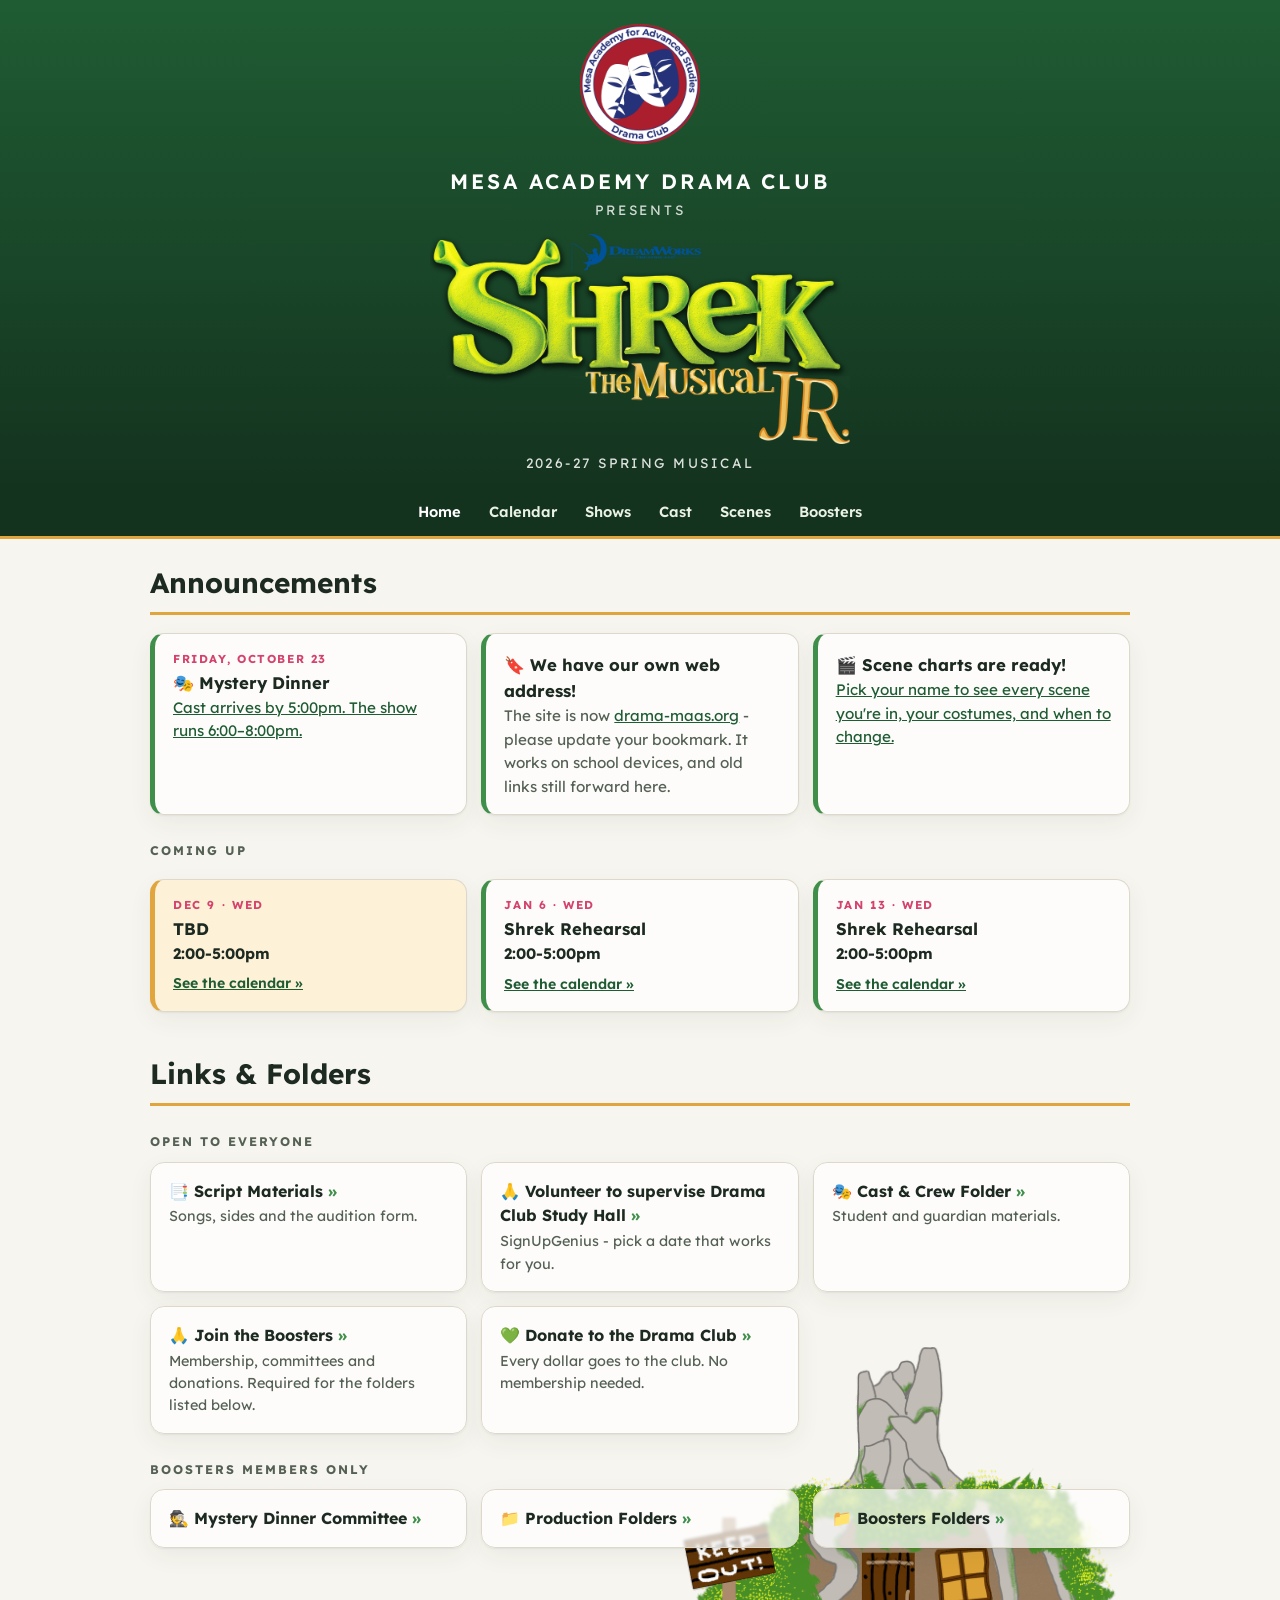
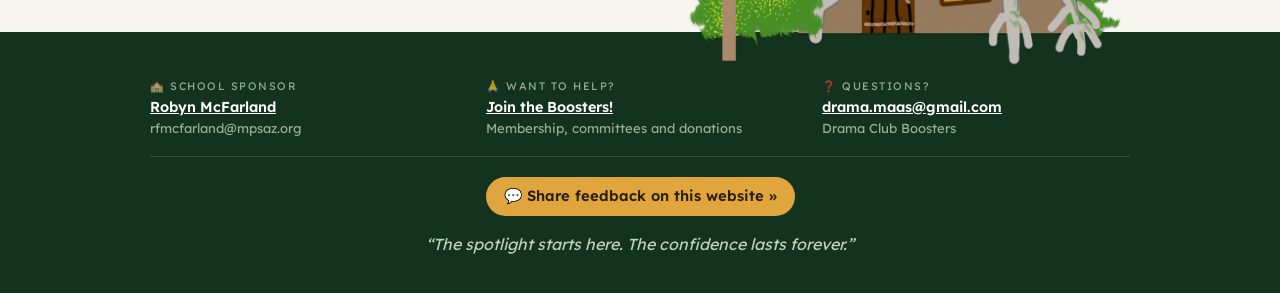
==== index.html @ c9f5df0e "One ticket panel, and let the character lead the cast list The red panel and the Tickets section wer" ====
<!DOCTYPE html>
<html lang="en">
<head>
<meta charset="utf-8">
<meta name="viewport" content="width=device-width, initial-scale=1">
<title>Mesa Academy Drama Club</title>
<meta name="description" content="Announcements, folders, sign-ups and links for the Mesa Academy Drama Club.">
<link rel="icon" href="assets/img/drama-club-logo.png">
<link rel="preconnect" href="https://fonts.googleapis.com">
<link rel="preconnect" href="https://fonts.gstatic.com" crossorigin>
<link href="https://fonts.googleapis.com/css2?family=Lexend:wght@400;600;700&family=Bree+Serif&display=swap" rel="stylesheet">
<link rel="stylesheet" href="assets/css/site.css?v=73">
</head>
<body>

<a class="skip" href="#main">Skip to content</a>

<header class="masthead">
  <img class="logo-club" src="assets/img/drama-club-logo.png" alt="Drama Club logo">
  <p class="school" data-site="school">Mesa Academy Drama Club</p>
  <p class="presents">presents</p>
  <img class="logo-show" src="assets/img/shrek-logo.png" alt="Shrek The Musical JR.">
  <p class="season" data-site="season"></p>
</header>

<nav class="nav">
  <div class="wrap">
    <a href="index.html" aria-current="page">Home</a>
    <a href="calendar.html">Calendar</a>
    <a href="performances.html">Shows</a>
    <a href="cast.html">Cast</a>
    <a href="scenes.html">Scenes</a>
    <a href="boosters.html">Boosters</a>
  </div>
</nav>

<main id="main" class="wrap has-art has-house">
  <h1 class="sr-only">Mesa Academy Drama Club</h1>

  <section id="announcements"></section>

  <section id="links"></section>

  <img class="page-art house" src="assets/img/shrek-house.png" alt="" aria-hidden="true">

</main>

<footer class="site">
  <div class="wrap">
    <div class="contact-strip" id="contacts"></div>
    <p id="footer-note"></p>
  </div>
</footer>

<script src="assets/js/site.js?v=73"></script>
</body>
</html>
---- assets/css/site.css ----
/* ==========================================================================
   Mesa Academy Drama Club - site styles
   You normally do not need to edit this file. Content lives in /data/*.json
   ========================================================================== */

:root {
  --green-900: #14331f;
  --green-700: #1f5c33;
  --green-500: #3f8f4a;
  --green-300: #8fc87a;
  --gold: #e0a53c;
  --gold-soft: #fdf1d8;
  --pink: #d4436e;
  --pink-soft: #fde7ee;
  --plum: #6b3f8f;
  --plum-soft: #efe6f7;

  --bg: #f7f5ef;
  --bg-raised: #ffffff;
  --bg-sunken: #efece3;
  --ink: #1d2a21;
  --ink-soft: #556155;
  --line: #ddd8ca;

  --radius: 14px;
  --shadow: 0 1px 2px rgba(20, 51, 31, .06), 0 8px 24px rgba(20, 51, 31, .06);
  --wrap: 1020px;
  --navh: 50px;   /* height of the sticky nav bar; sticky headers park below it */
  --art-inset: 28px;        /* how far the house is held in from the content column */
  --art-inset-wide: 60px;   /* the outhouse, Fiona's tower and the Duloc towers */
  --show-green: #a9d49a;   /* the show title in the slim header */
  --font: "Lexend", ui-sans-serif, system-ui, "Segoe UI", Roboto, Helvetica, Arial, sans-serif;

  color-scheme: light;
}

@media (prefers-color-scheme: dark) {
  :root:not([data-theme="light"]) {
    --bg: #12180f;
    --bg-raised: #1b2318;
    --bg-sunken: #161d14;
    --ink: #eef2e8;
    --ink-soft: #a9b5a4;
    --line: #2e3a2b;
    --pink-soft: #3a1b26;
    --gold-soft: #3a2f14;
    --plum-soft: #2c2038;
    --green-300: #9ed48c;
    color-scheme: dark;
  }
}

:root[data-theme="dark"] {
  --bg: #12180f;
  --bg-raised: #1b2318;
  --bg-sunken: #161d14;
  --ink: #eef2e8;
  --ink-soft: #a9b5a4;
  --line: #2e3a2b;
  --pink-soft: #3a1b26;
  --gold-soft: #3a2f14;
  --plum-soft: #2c2038;
  --green-300: #9ed48c;
  color-scheme: dark;
}

* { box-sizing: border-box; }

body {
  margin: 0;
  background: var(--bg);
  color: var(--ink);
  font-family: var(--font);
  font-size: 16px;
  line-height: 1.55;
  -webkit-font-smoothing: antialiased;
}

a { color: var(--green-700); }
@media (prefers-color-scheme: dark) {
  :root:not([data-theme="light"]) a { color: var(--green-300); }
}
:root[data-theme="dark"] a { color: var(--green-300); }

.wrap { width: 100%; max-width: var(--wrap); margin: 0 auto; padding: 0 20px; }

/* ---------- Banner ---------- */
.banner {
  background: var(--gold);
  color: #2a1d00;
  text-align: center;
  font-weight: 600;
  font-size: .95rem;
  padding: 10px 20px;
}

/* ---------- Header ---------- */
.masthead {
  background: linear-gradient(180deg, var(--green-700), var(--green-900));
  color: #fff;
  text-align: center;
  padding: 24px 20px 16px;
}
.masthead a { color: #fff; }
.masthead .school {
  font-size: clamp(1rem, 2.6vw, 1.3rem);
  letter-spacing: .14em;
  text-transform: uppercase;
  margin: 14px 0 2px;
  font-weight: 600;
}
.masthead .presents {
  font-size: .85rem; letter-spacing: .2em; text-transform: uppercase;
  opacity: .8; margin: 0 0 14px;
}
.masthead .season {
  font-size: .85rem; letter-spacing: .18em; text-transform: uppercase;
  opacity: .85; margin: 8px 0 0;
}
.masthead h1 {
  font-size: clamp(1.6rem, 5vw, 2.4rem);
  margin: 0;
  line-height: 1.15;
}
.logo-club { width: 120px; height: auto; }
.logo-show { width: min(420px, 80%); height: auto; margin: 6px auto 0; display: block; }

/* Every page but the home page wears a slim version of the header. */
.masthead.is-compact { padding: 10px 20px; }
.masthead.is-compact .brand {
  display: flex; align-items: center; justify-content: center; gap: 12px;
  text-decoration: none; color: #fff;
}
.masthead.is-compact .logo-club { width: 44px; }
.masthead.is-compact .brand-text { display: flex; flex-direction: column; line-height: 1.25; }
.masthead.is-compact .school {
  font-size: .74rem; letter-spacing: .14em; text-transform: uppercase;
  opacity: .85; margin: 0; font-weight: 600;
}
.masthead.is-compact .show {
  font-family: "Bree Serif", Georgia, serif;
  font-size: 1.15rem; font-weight: 400; letter-spacing: .01em;
  color: var(--show-green);
}
@media (max-width: 480px) {
  .masthead.is-compact .school { font-size: .62rem; letter-spacing: .1em; }
  .masthead.is-compact .show { font-size: 1.02rem; }
}

/* ---------- Nav ---------- */
.nav {
  background: var(--green-900);
  border-bottom: 3px solid var(--gold);
  position: sticky; top: 0; z-index: 30;
}
.nav .wrap {
  display: flex; gap: 2px; flex-wrap: nowrap; justify-content: safe center;
  padding: 0 8px; overflow-x: auto; scrollbar-width: none;
}
.nav .wrap::-webkit-scrollbar { display: none; }
.nav a {
  color: #e9f2e5; text-decoration: none; white-space: nowrap;
  padding: 12px 13px; font-size: .92rem; font-weight: 600;
  border-bottom: 3px solid transparent; margin-bottom: -3px;
}
@media (max-width: 480px) {
  .nav .wrap { gap: 0; padding: 0 4px; }
  .nav a { padding: 12px 7px; font-size: .82rem; }
}
@media (max-width: 760px) {
  :root { --art-inset: 14px; --art-inset-wide: 24px; }
}
.nav a:hover { color: #fff; border-bottom-color: var(--green-300); }
.nav a[aria-current="page"] { color: #fff; border-bottom-color: var(--gold); }

/* ---------- Contact strip ---------- */
/* Contacts sit quietly in the footer on every page. */
.contact-strip {
  display: grid; gap: 10px 28px; grid-template-columns: repeat(auto-fit, minmax(200px, 1fr));
  margin: 0 0 20px; padding-bottom: 18px;
  border-bottom: 1px solid rgba(255, 255, 255, .14);
  text-align: left;
}
.contact-card .label {
  font-size: .68rem; letter-spacing: .14em; text-transform: uppercase;
  opacity: .7; margin-bottom: 1px;
}
.contact-card .value { font-weight: 600; word-break: break-word; }
.contact-card .detail { opacity: .7; font-size: .82rem; word-break: break-word; }

/* ---------- Sections ---------- */
section { margin: 40px 0; scroll-margin-top: 70px; }
main > section:first-of-type, main > div:first-of-type > section:first-of-type { margin-top: 22px; }
main > div:first-of-type > .jump-bar { margin-top: 18px; }
h2 {
  font-size: clamp(1.3rem, 3.4vw, 1.75rem);
  margin: 0 0 6px;
  padding-bottom: 8px;
  border-bottom: 3px solid var(--gold);
}
h3 {
  font-size: .78rem; letter-spacing: .16em; text-transform: uppercase;
  color: var(--ink-soft); margin: 26px 0 10px;
}
.section-intro { color: var(--ink-soft); margin: 10px 0 0; }
p.lead { font-size: 1.05rem; }

/* ---------- Announcements ---------- */
.announce-grid {
  display: grid; gap: 14px; grid-template-columns: repeat(auto-fit, minmax(260px, 1fr));
  margin-top: 18px;
}
.announce {
  background: var(--bg-raised); border: 1px solid var(--line);
  border-left: 5px solid var(--green-500);
  border-radius: var(--radius); padding: 16px 18px; box-shadow: var(--shadow);
}
.announce .when {
  font-size: .72rem; letter-spacing: .14em; text-transform: uppercase;
  color: var(--pink); font-weight: 700;
}
.announce .title { font-weight: 700; font-size: 1.05rem; margin-top: 2px; }
.announce .detail { color: var(--ink-soft); font-size: .95rem; }
.announce .detail strong { color: var(--ink); font-variant-numeric: tabular-nums; }
.announce .more { display: inline-block; margin-top: 8px; font-size: .88rem; font-weight: 600; }
.announce.is-show { border-left-color: var(--pink); }
.announce.is-next { border-left-color: var(--gold); background: var(--gold-soft); }

/* ---------- Links ---------- */
.link-grid {
  display: grid; gap: 14px; grid-template-columns: repeat(auto-fit, minmax(280px, 1fr));
}
.link-card {
  display: block; text-decoration: none; color: inherit;
  background: var(--bg-raised); border: 1px solid var(--line);
  border-radius: var(--radius); padding: 16px 18px; box-shadow: var(--shadow);
  transition: transform .12s ease, border-color .12s ease;
}
.link-card:hover { transform: translateY(-2px); border-color: var(--green-500); }
.link-card .title { font-weight: 700; }
.link-card .title .arrow { color: var(--green-500); }
.link-card .note { color: var(--ink-soft); font-size: .9rem; margin-top: 2px; }

/* ---------- Calendar ---------- */
.jump-bar { margin: 20px 0 0; display: flex; flex-wrap: wrap; align-items: center; gap: 10px 14px; }
.cast-picker { display: inline-flex; align-items: center; gap: 8px; flex-wrap: wrap; }
.cast-picker-label { font-weight: 600; font-size: .9rem; }
.cast-picker select {
  font: inherit; font-size: .92rem; color: var(--ink);
  background: var(--bg-raised); border: 1px solid var(--line); border-radius: 999px;
  padding: 8px 14px; min-width: 210px; max-width: 100%;
}
.cast-picker select:focus-visible { outline: 3px solid var(--gold); outline-offset: 2px; }
.jump {
  font: inherit; font-size: .9rem; font-weight: 700; cursor: pointer;
  background: var(--gold); color: #2a1d00;
  border: 1px solid var(--gold); border-radius: 999px; padding: 9px 18px;
}
.jump:hover { filter: brightness(1.06); }
.jump:focus-visible { outline: 3px solid var(--green-500); outline-offset: 2px; }
details.month { margin: 26px 0 0; }
.month-label {
  position: sticky; top: var(--navh); z-index: 5;
  background: var(--bg); cursor: pointer; list-style: none;
  display: flex; align-items: baseline; gap: 10px;
  font-size: .8rem; letter-spacing: .18em; text-transform: uppercase;
  color: var(--ink-soft); font-weight: 700;
  padding: 8px 0 6px; border-bottom: 2px solid var(--line);
}
.month-label::-webkit-details-marker { display: none; }
.month-label::before {
  content: "\25be"; font-size: 1rem; line-height: 1;
  transition: transform .15s ease; color: var(--green-500);
}
details.month:not([open]) > .month-label::before { transform: rotate(-90deg); }
.month-label:hover { color: var(--ink); }
.month-label:focus-visible { outline: 3px solid var(--gold); outline-offset: 2px; }
.month-count {
  margin-left: auto; letter-spacing: .08em; font-weight: 600; text-transform: none;
  font-size: .78rem; opacity: .8;
}
details.month.is-done > .month-label { opacity: .65; }
.events { display: grid; gap: 10px; padding-top: 10px; }
/* An explicit display on a details child would otherwise defeat the collapse. */
details.month:not([open]) > .events { display: none; }

.event {
  /* Clears the sticky nav and the sticky month heading when jumped to. */
  scroll-margin-top: calc(var(--navh) + 46px);
  display: grid; grid-template-columns: 92px 1fr;
  background: var(--bg-raised); border: 1px solid var(--line);
  border-radius: var(--radius); overflow: hidden;
  box-shadow: var(--shadow);
}
.event .date {
  background: var(--bg-sunken); padding: 12px 8px; text-align: center;
  border-right: 1px solid var(--line);
  display: flex; flex-direction: column; justify-content: center;
}
.event .date .mon {
  font-size: .7rem; letter-spacing: .14em; text-transform: uppercase;
  color: var(--ink-soft); font-weight: 700;
}
.event .date .num { font-size: 1.6rem; font-weight: 700; line-height: 1.1; }
.event .date .wd {
  font-size: .7rem; letter-spacing: .1em; text-transform: uppercase; color: var(--ink-soft);
}
.event .body { padding: 12px 16px; min-width: 0; }
.event .head { display: flex; flex-wrap: wrap; align-items: baseline; gap: 8px; }
.event .head .title { font-weight: 700; font-size: 1.05rem; }
.event .event-link { font-size: .9rem; margin-top: 2px; }
/* Extra lines from the Title cell: quieter than the title, and plainer than the
   times and the bulleted notes below them. */
.event .subtitle {
  margin-top: 3px; font-size: .92rem; line-height: 1.35;
  color: var(--ink-soft); font-style: italic;
}
.event .subtitle + .subtitle { margin-top: 1px; }

.blocks {
  display: grid; grid-template-columns: max-content 1fr; gap: 2px 14px;
  margin-top: 8px;
}
.blocks .btime {
  font-weight: 600; font-variant-numeric: tabular-nums; white-space: nowrap;
  color: var(--ink);
}
.blocks .bwhat { color: var(--ink-soft); }

.notes { margin-top: 6px; font-size: .93rem; color: var(--ink-soft); }
.notes ul { margin: 2px 0 0; padding-left: 20px; }
.notes li + li { margin-top: 2px; }
.notes-time {
  margin-top: 8px; font-weight: 600; color: var(--ink);
  font-size: .85rem; font-variant-numeric: tabular-nums;
}
.cast-needed { margin-top: 8px; font-size: .9rem; color: var(--ink-soft); }
.cast-needed-label { margin-right: 8px; }
/* Loading placeholders: grey bars in the shape of the cards, with a soft
   shimmer, shown until the Google Sheet content arrives. */
.sk-bar {
  display: block; height: .8rem; max-width: 100%; margin: 8px 0 0; border-radius: 6px;
  background: linear-gradient(90deg, var(--bg-sunken) 0%, var(--line) 50%, var(--bg-sunken) 100%);
  background-size: 200% 100%; animation: sk-shimmer 1.4s ease-in-out infinite;
}
.sk-bar:first-child { margin-top: 0; }
.sk-bar.sk-small { height: .6rem; }
.sk-bar.sk-big { height: 1.5rem; margin: 6px auto; }
.sk-bar.sk-title { height: 1.05rem; margin-top: 6px; }
.sk-bar.sk-h2 { height: 1.6rem; margin: 26px 0 0; }
.sk-bar.sk-h3 { height: 1.1rem; margin: 26px 0 0; }
.sk-bar.sk-pill { height: 2.3rem; border-radius: 999px; margin: 0; }
.sk-bar.sk-grow { flex: 1 1 240px; }
.skeleton .event .date .sk-bar { margin-left: auto; margin-right: auto; }
.skeleton .events .event { min-height: 96px; }
.sk-rows { display: grid; gap: 8px; margin-top: 12px; }
.sk-row {
  display: flex; align-items: center; gap: 18px; padding: 14px 18px;
  background: var(--bg-raised); border: 1px solid var(--line); border-radius: var(--radius);
}
.sk-row .sk-bar { margin: 0; }
@keyframes sk-shimmer { from { background-position: 100% 0; } to { background-position: -100% 0; } }
@media (prefers-reduced-motion: reduce) { .sk-bar { animation: none; } }
@media (max-width: 560px) {
  .skeleton .event .date .sk-bar { margin: 0; }
  .skeleton .event .date .sk-big { height: 1.1rem; }
}

.backup-note {
  margin: 18px 0 0; padding: 10px 14px; border-radius: 10px;
  background: var(--gold-soft); border: 1px solid var(--gold); color: var(--ink); font-size: .9rem;
}
.cast-names { display: inline; }
/* Each name shows its role on hover, or on tap, since a tap focuses it. */
.cast-name {
  position: relative; display: inline-block; margin: 2px 4px 0 0;
  padding: 1px 8px; border-radius: 999px; cursor: help;
  background: var(--bg-sunken); border: 1px solid var(--line); color: var(--ink);
  font-size: .84rem; line-height: 1.5;
}
.cast-name:focus-visible { outline: 2px solid var(--gold); outline-offset: 1px; }
.cast-name[data-role]:hover::after,
.cast-name[data-role]:focus::after {
  content: attr(data-role);
  position: absolute; left: 50%; bottom: calc(100% + 6px); transform: translateX(-50%);
  z-index: 20; white-space: nowrap; pointer-events: none;
  background: var(--green-900); color: #fff; border-radius: 6px;
  padding: 4px 9px; font-size: .78rem; font-weight: 600;
  box-shadow: 0 4px 12px rgba(0, 0, 0, .25);
}
/* The student picked in "Show rehearsals for": a brighter ring so they can spot themselves. */
.cast-name.is-picked {
  border-color: var(--green-500); font-weight: 700;
  box-shadow: 0 0 0 2px color-mix(in srgb, var(--green-500) 45%, transparent);
}
.cast-name.is-unmatched { cursor: default; border-style: dashed; color: var(--ink-soft); font-style: italic; }
@media (max-width: 560px) {
  /* Centred labels would run off the edge of a narrow screen; start them at the name instead. */
  .cast-name[data-role]:hover::after,
  .cast-name[data-role]:focus::after {
    left: 0; transform: none; white-space: normal; width: max-content; max-width: 70vw;
  }
}
/* Cards clip their contents for the rounded corners; let a name's role label
   rise above the card edge instead of being cut off. */
.event:has(.cast-name:hover), .event:has(.cast-name:focus) { overflow: visible; z-index: 3; }
.cast-needed-label { font-weight: 600; color: var(--ink); }

/* Picking a name on the calendar: say whether they are called, and fade the
   rehearsals they can skip. */
.call-note {
  display: inline-block; margin-top: 6px;
  font-size: .8rem; font-weight: 700; border-radius: 999px; padding: 3px 12px;
}
/* The display above would otherwise beat the browser's rule for hidden elements,
   leaving the badge on screen after switching back to Everyone. */
.call-note[hidden] { display: none; }
.call-note.is-yes { background: var(--green-500); color: #fff; }
.call-note.is-no { background: var(--bg-sunken); color: var(--ink); border: 1px solid var(--line); }
.call-note.is-study { background: var(--gold-soft); color: var(--ink); border: 1px solid var(--gold); }
.call-note.is-unposted { background: transparent; color: var(--ink-soft); border: 1px dashed var(--line); }
.event.is-not-called { opacity: .45; }
.event.is-not-called .call-note { opacity: 1; }
.event.is-called { border-color: var(--green-500); }

.study {
  margin-top: 10px; padding-top: 8px;
  border-top: 1px dashed var(--line);
  font-size: .88rem; color: var(--ink-soft);
  display: flex; flex-wrap: wrap; align-items: center; gap: 8px;
}
.study-label { font-weight: 600; }
.study-name { color: var(--ink); }
/* A date still waiting for a parent: say so in pink, with a sign-up button beside it. */
.study-open { color: var(--pink); font-weight: 700; }
.study-link {
  text-decoration: none; font-weight: 700; font-size: .82rem;
  background: var(--green-500); color: #fff !important;
  border-radius: 999px; padding: 3px 12px;
}
.study-link:hover { background: var(--green-700); }
.study-note { flex-basis: 100%; }

.badge {
  display: inline-block; background: var(--pink); color: #fff;
  font-size: .66rem; letter-spacing: .12em; text-transform: uppercase;
  border-radius: 999px; padding: 3px 10px; font-weight: 700;
}
.badge.next { background: var(--gold); color: #2a1d00; }

.event.is-show { border-color: var(--pink); }
.event.is-show .date { background: var(--pink-soft); border-right-color: var(--pink); }
.event.is-past { opacity: .5; }
.event.is-next { border-color: var(--gold); box-shadow: 0 0 0 3px var(--gold-soft), var(--shadow); }

@media (max-width: 560px) {
  .event { grid-template-columns: 1fr; }
  .event .date {
    flex-direction: row; gap: 8px; align-items: baseline; justify-content: flex-start;
    text-align: left; padding: 8px 16px;
    border-right: none; border-bottom: 1px solid var(--line);
  }
  .event .date .num { font-size: 1.15rem; }
  .blocks { grid-template-columns: 1fr; gap: 0; }
  .blocks .bwhat { margin-bottom: 6px; }

}

/* ---------- Checklist ---------- */
.checklist { list-style: none; padding: 0; margin: 16px 0 0; }
.checklist li {
  background: var(--bg-raised); border: 1px solid var(--line);
  border-left: 5px solid var(--gold);
  border-radius: 10px; padding: 10px 14px; margin-bottom: 8px;
  color: var(--ink-soft); font-size: .95rem;
}

/* ---------- Cast page ---------- */

/* Wide screens: the banner hangs to the right of the proclamation.
   Phones: his initial goes behind the text instead, since a tall banner
   would push the reading column into a sliver. */
.cast-head {
  display: grid; grid-template-columns: 1fr auto; gap: 8px 28px;
  align-items: start; margin-bottom: 8px;
}
.cast-intro { position: relative; min-width: 0; }
.cast-intro p { position: relative; z-index: 1; }
.cast-intro p:first-of-type { margin-top: 0; }

.cast-banner {
  width: 132px; height: auto; align-self: start;
  filter: drop-shadow(0 6px 16px rgba(0, 0, 0, .25));
}

.cast-watermark { display: none; }
.cast-watermark svg {
  width: 100%; height: 100%; display: block;
}

@media (max-width: 760px) {
  .cast-head { display: block; }
  .cast-banner { display: none; }
  .cast-watermark {
    display: block; position: absolute; z-index: 0;
    top: 50%; left: 50%; transform: translate(-50%, -50%);
    height: 92%; width: auto; aspect-ratio: 338 / 773;
    color: var(--ink); opacity: .12; pointer-events: none;
  }
}
.legend { display: flex; flex-wrap: wrap; gap: 10px 18px; margin: 18px 0 4px; }
.legend-item { display: flex; align-items: center; gap: 8px; font-size: .85rem; color: var(--ink-soft); }

.track {
  display: inline-block; border-radius: 999px; padding: 2px 10px;
  font-size: .72rem; font-weight: 700; letter-spacing: .06em; white-space: nowrap;
  border: 1px solid transparent;
}
.track-castle { background: var(--plum-soft); color: var(--plum); border-color: var(--plum); }
.track-storybook { background: var(--pink-soft); color: var(--pink); border-color: var(--pink); }
.track-both { background: var(--bg-sunken); color: var(--ink-soft); border-color: var(--line); }
.track-tbd { background: var(--gold-soft); color: #8a6110; border-color: var(--gold); }
@media (prefers-color-scheme: dark) {
  :root:not([data-theme="light"]) .track-castle { color: #d4b6ef; }
  :root:not([data-theme="light"]) .track-storybook { color: #f7a5be; }
  :root:not([data-theme="light"]) .track-tbd { color: #e8c67e; }
}

.search-row { margin: 14px 0 10px; display: flex; gap: 10px; flex-wrap: wrap; align-items: center; }
.search-row input {
  flex: 1 1 240px; padding: 11px 14px; font: inherit;
  border: 1px solid var(--line); border-radius: 999px;
  background: var(--bg-raised); color: var(--ink);
}
.search-row .count { color: var(--ink-soft); font-size: .9rem; }
.filter-note { color: var(--ink-soft); font-size: .9rem; margin: 0 0 12px; }
.filters { display: flex; gap: 6px; flex-wrap: wrap; }
.filter {
  font: inherit; font-size: .85rem; font-weight: 600; cursor: pointer;
  background: var(--bg-raised); color: var(--ink);
  border: 1px solid var(--line); border-radius: 999px; padding: 8px 14px;
}
.filter:hover { border-color: var(--green-500); box-shadow: 0 0 0 3px var(--bg-sunken); }
.filter.is-on { background: var(--green-700); border-color: var(--green-700); color: #fff; }

/* Each track button wears its own colour: a ring on hover, filled once chosen. */
.filter-castle:hover { border-color: var(--plum); box-shadow: 0 0 0 3px var(--plum-soft); }
.filter-castle.is-on { background: var(--plum); border-color: var(--plum); color: #fff; }
.filter-storybook:hover { border-color: var(--pink); box-shadow: 0 0 0 3px var(--pink-soft); }
.filter-storybook.is-on { background: var(--pink); border-color: var(--pink); color: #fff; }

/* No overflow here: a scroll container would trap the sticky header inside the
   table instead of parking it under the navigation bar. */
.table-scroll { border: 1px solid var(--line); border-radius: var(--radius); }
/* Round off the table's own corners inside that border. overflow: clip trims the
   square cell backgrounds without creating a scroll container. */
@media (min-width: 761px) {
  .table-scroll { overflow: clip; }
}
/* Fixed column widths, so searching or filtering does not re-measure the columns
   and squeeze a role like "Storyteller 3" onto two lines. */
table.cast {
  width: 100%; border-collapse: separate; border-spacing: 0;
  background: var(--bg-raised); table-layout: fixed;
}
table.cast th:nth-child(1) { width: 13rem; }
table.cast th:nth-child(2) { width: 17rem; }
table.cast th:nth-child(3) { width: auto; }
table.cast th {
  position: sticky; top: var(--navh); z-index: 10;
  text-align: left; background: var(--green-700); color: #fff;
  font-size: .76rem; letter-spacing: .12em; text-transform: uppercase;
  padding: 11px 14px; white-space: nowrap;
  box-shadow: 0 2px 6px rgba(0, 0, 0, .25);
}
table.cast th:first-child { border-top-left-radius: var(--radius); }
table.cast th:last-child { border-top-right-radius: var(--radius); }
table.cast td { padding: 10px 14px; vertical-align: top; }
table.cast tbody.member > tr.first > td { border-top: 2px solid var(--line); }
table.cast tbody.member > tr.more > td { border-top: 1px dashed var(--line); }
table.cast td.actor {
  font-weight: 700; white-space: nowrap;
  border-right: 1px solid var(--line);
}
table.cast td.actor .actor-name { display: block; }
table.cast td.actor a.actor-name {
  color: inherit; text-decoration: underline dotted;
  text-decoration-color: var(--ink-soft); text-underline-offset: 3px;
}
table.cast td.actor a.actor-name:hover,
table.cast td.actor a.actor-name:focus-visible { color: var(--green-700); text-decoration: underline; }
:root[data-theme="dark"] table.cast td.actor a.actor-name:hover { color: var(--green-300); }
@media (prefers-color-scheme: dark) {
  :root:not([data-theme="light"]) table.cast td.actor a.actor-name:hover { color: var(--green-300); }
}
table.cast td.actor .actor-count {
  display: block; font-weight: 600; font-size: .72rem;
  letter-spacing: .08em; text-transform: uppercase; color: var(--ink-soft);
}
table.cast td.role { font-weight: 700; color: var(--green-700); }
@media (prefers-color-scheme: dark) {
  :root:not([data-theme="light"]) table.cast td.role { color: var(--green-300); }
}
:root[data-theme="dark"] table.cast td.role { color: var(--green-300); }
/* One line per role, with its track pill beside it. */
table.cast .role-line { display: flex; flex-wrap: wrap; align-items: center; gap: 4px 8px; }
table.cast .role-line + .role-line { margin-top: 8px; }

/* By role: a heading row per group of roles, and the role name leads each row. */
.cast-views { margin: 4px 0 12px; }
.table-scroll[hidden] { display: none; }
table.cast tbody.roster-group th {
  position: static; box-shadow: none; border-radius: 0;
  text-align: left; padding: 16px 14px 6px; font-size: .74rem; letter-spacing: .12em;
  text-transform: uppercase; color: var(--ink-soft); background: var(--bg);
}
table.cast tbody.roster-group[hidden] { display: none; }
table.cast.by-role td.role-title { font-size: 1.02rem; border-right: 1px solid var(--line); }
table.cast.by-role td.actors .actor-name { font-weight: 600; }
table.cast.by-role td.actors a.actor-name {
  color: inherit; text-decoration: underline dotted;
  text-decoration-color: var(--ink-soft); text-underline-offset: 3px;
}

/* Scenes & songs: a scene list per track that opens into the songs. */
table.cast td.scenes-cell { font-size: .93rem; }
.my-scenes-box + .my-scenes-box { margin-top: 8px; }
.my-scenes-box summary { cursor: pointer; color: var(--ink); }
.my-scenes-box summary .track { font-size: .68rem; vertical-align: 1px; }
.my-scenes-box summary .scene-nums { display: block; font-size: .8rem; color: var(--ink-soft); margin-top: 2px; }
ol.my-scenes { list-style: none; margin: 10px 0 0; padding: 0; display: grid; gap: 10px; }
ol.my-scenes > li { border-top: 1px dashed var(--line); padding-top: 8px; }
.my-scene-head { display: flex; flex-wrap: wrap; align-items: baseline; gap: 2px 10px; }
.my-scene-name { font-weight: 700; color: var(--ink); }
.my-scene-head small { color: var(--ink-soft); }

/* Meet the characters: one card per role. */
.cast-list-head { margin-top: 28px; }
.characters { margin-top: 36px; }
.characters h3 { margin: 22px 0 10px; }
.character-grid { display: grid; gap: 12px; grid-template-columns: repeat(auto-fill, minmax(260px, 1fr)); }
.character {
  background: var(--bg-raised); border: 1px solid var(--line); border-top: 4px solid var(--green-500);
  border-radius: var(--radius); padding: 14px 16px; box-shadow: var(--shadow);
}
.character-head { display: flex; align-items: center; gap: 10px; }
.character-icon {
  flex: none; width: 38px; height: 38px; border-radius: 50%;
  display: grid; place-items: center; font-size: 1.25rem; background: var(--bg-sunken);
}
.character-name { display: block; font-family: "Bree Serif", Georgia, serif; font-size: 1.12rem; line-height: 1.2; color: var(--green-700); }
:root[data-theme="dark"] .character-name { color: var(--green-300); }
@media (prefers-color-scheme: dark) { :root:not([data-theme="light"]) .character-name { color: var(--green-300); } }
.character-tags { display: flex; flex-wrap: wrap; gap: 6px 12px; margin-top: 6px; font-size: .85rem; font-weight: 600; }
.character-who { display: inline-flex; align-items: center; gap: 6px; white-space: nowrap; }
.character-who .track { font-size: .66rem; }
.character-who small { font-weight: 400; color: var(--ink-soft); font-size: .78rem; }
.character-desc strong { color: var(--ink); font-weight: 600; }
.character-desc { margin: 8px 0 0; color: var(--ink-soft); font-size: .93rem; }
table.cast tbody.member:nth-of-type(even) > tr > td {
  background: color-mix(in srgb, var(--bg-sunken) 55%, transparent);
}
/* Filtered-out people. The phone layout sets display on the group, which would
   otherwise beat the browser's own rule for hidden elements. */
table.cast tbody.member[hidden] { display: none; }

/* On a phone the table becomes one card per person: name across the top, then a
   line per role with its track pill, and the description underneath. Every cell
   border from the desktop table has to be cancelled here, or its stub shows up
   under an inline-block cell. */
@media (max-width: 760px) {
  .table-scroll { border: none; border-radius: 0; }
  table.cast { background: transparent; }
  table.cast, table.cast tbody, table.cast tr, table.cast td { display: block; width: 100%; }
  table.cast thead { display: none; }

  table.cast tbody.member {
    background: var(--bg-raised);
    border: 1px solid var(--line); border-radius: var(--radius);
    box-shadow: var(--shadow);
    padding: 14px 16px 16px; margin-bottom: 12px;
  }
  table.cast tbody.member:nth-of-type(even) > tr > td,
  table.cast tbody.member > tr > td { background: transparent; }

  /* No borders on any cell; the dividers below live on the rows instead. */
  table.cast tbody.member > tr > td,
  table.cast tbody.member > tr.first > td,
  table.cast tbody.member > tr.more > td {
    border: 0; padding: 0;
  }

  table.cast tbody.member > tr.more {
    margin-top: 14px; padding-top: 14px; border-top: 1px solid var(--line);
  }

  table.cast td.actor {
    white-space: normal; font-size: 1.2rem; font-weight: 700; line-height: 1.3;
    padding-bottom: 10px; margin-bottom: 12px;
    border-bottom: 2px solid var(--line);
  }
  table.cast td.actor .actor-count { display: none; }

  table.cast td.role { font-size: .95rem; font-weight: 700; letter-spacing: .02em; }
  table.cast tbody.roster-group { display: block; }
  table.cast tbody.roster-group th { display: block; padding: 14px 2px 6px; background: transparent; }
  table.cast.by-role tbody.member > tr.first > td.role-title {
    font-size: 1.2rem; line-height: 1.3; padding-bottom: 10px; margin-bottom: 12px;
    border-bottom: 2px solid var(--line);
  }
  table.cast tbody.member > tr.first > td.scenes-cell { margin-top: 12px; padding-top: 12px; border-top: 1px solid var(--line); }
}

.name-pills { list-style: none; display: flex; flex-wrap: wrap; gap: 8px; padding: 0; margin: 12px 0 0; }
.name-pills li {
  background: var(--bg-raised); border: 1px solid var(--line);
  border-radius: 999px; padding: 6px 14px; font-size: .92rem;
}

.note-box {
  background: var(--bg-raised); border: 1px solid var(--line);
  border-radius: var(--radius); padding: 16px 18px; margin-top: 16px;
  color: var(--ink-soft);
}
.note-box p { margin: 0 0 8px; }
.note-box p:last-child { margin-bottom: 0; }

/* ---------- Boosters page ---------- */
.cta-row { display: grid; gap: 14px; grid-template-columns: repeat(auto-fit, minmax(240px, 1fr)); margin: 20px 0; }
.cta {
  display: block; text-decoration: none; text-align: center;
  background: var(--green-700); color: #fff !important;
  border: 1px solid var(--green-700); border-radius: var(--radius);
  padding: 18px; box-shadow: var(--shadow);
  transition: transform .12s ease;
}
.cta:hover { transform: translateY(-2px); background: var(--green-500); }
.cta-icon { display: block; font-size: 1.6rem; }
.cta-label { display: block; font-weight: 700; font-size: 1.1rem; }
.cta-note { display: block; font-size: .85rem; opacity: .85; }
.cta.is-disabled {
  background: var(--bg-sunken); color: var(--ink-soft) !important;
  border: 1px dashed var(--line); box-shadow: none;
}

.committee-grid { display: grid; gap: 12px; grid-template-columns: repeat(auto-fit, minmax(270px, 1fr)); margin-top: 16px; }
.committee {
  background: var(--bg-raised); border: 1px solid var(--line);
  border-left: 5px solid var(--green-500);
  border-radius: var(--radius); padding: 14px 16px; box-shadow: var(--shadow);
}
.committee .title { font-weight: 700; }
.committee .note { color: var(--ink-soft); font-size: .92rem; margin-top: 2px; }
.committee-link { font-size: .88rem; font-weight: 600; margin-top: 6px; }
.closing-line { margin-top: 24px; font-weight: 600; }

/* ---------- Page artwork ---------- */
/* Each page carries a piece of scenery along its foot, sitting on the footer's
   green edge. Cards above it are slightly see-through so it reads behind them.
   Everything is held the same distance in from the window edge. */
main.has-art { position: relative; }
main.has-art > section, main.has-art > div { position: relative; z-index: 1; }
main.has-art + footer.site { margin-top: 0; padding-top: 46px; }

.page-art {
  position: absolute; z-index: 0; bottom: 0; right: var(--art-inset);
  height: auto; pointer-events: none; user-select: none;
}

/* Held back until the page has drawn, so the scenery does not flash near the
   top of a still-empty page and then drop into place. */
.page-art, .duloc, .citizens { opacity: 0; transition: opacity .35s ease; }
body.art-ready .page-art, body.art-ready .duloc, body.art-ready .citizens { opacity: 1; }
@media (prefers-reduced-motion: reduce) {
  .page-art, .duloc, .citizens { transition: none; }
}

/* Home: Shrek's house. Its foundation sits 10.86% up from the foot of the
   artwork, measured off the wall colour, so the image drops by a hair more. */
main.has-house { padding-bottom: 44px; }
.house { width: 440px; max-width: 48%; transform: translateY(11%); }

/* Calendar: the outhouse, aligned on the black shadow beneath it. */
main.has-outhouse { padding-bottom: 40px; }
.outhouse { right: var(--art-inset-wide); width: 210px; max-width: 34%; transform: translateY(2.8%); }

/* Shows: Fiona's tower, tall enough to reach the first show on a wide screen. */
main.has-tower { padding-bottom: 40px; }
/* Sized so the spire lands inside the first show card rather than above it. */
.fiona { right: var(--art-inset-wide); width: 128px; max-width: 26%; transform: translateY(0.4%); }

@media (max-width: 760px) {
  main.has-house { padding-bottom: 40px; }
  .house {
    right: auto; left: 50%; transform: translate(-50%, 11%);
    width: 100%; max-width: 460px;
  }
  .outhouse { width: 150px; max-width: 40%; }
  .fiona { width: 84px; max-width: 30%; }
}

/* Cast: the wall of Duloc. The middle is one merlon of wall repeated, and it
   runs only between the towers, which hide its cut ends. The band is a sibling
   of <main>, so it spans the window without the scrollbar arithmetic that 100vw
   drags in; a negative margin lifts it back over the foot of the page and a
   negative z-index keeps it behind the cards. */
main.has-castle { padding-bottom: 210px; }
/* Same centred column as the rest of the page, so the towers line up with the
   artwork on the other pages rather than with the window edge. */
.duloc {
  position: relative; z-index: -1;
  width: 100%; max-width: var(--wrap); height: 210px;
  margin: -210px auto 0;
  pointer-events: none; user-select: none;
}
.duloc + footer.site { margin-top: 0; padding-top: 20px; }
.duloc-wall {
  position: absolute; bottom: 0; height: 94px;
  left: var(--art-inset-wide); right: var(--art-inset-wide);
  background: url("../img/duloc-wall.png") repeat-x bottom left / auto 100%;
}
.duloc-tower { position: absolute; bottom: 0; height: 210px; width: auto; }
.duloc-tower.left { left: var(--art-inset-wide); }
/* The right tower's pennant overhangs its stonework by 11 of the artwork's
   pixels, so nudge it out to line the tower itself up with its twin. */
.duloc-tower.right { right: calc(var(--art-inset-wide) - 3px); }
.duloc-door {
  position: absolute; bottom: 0; left: 50%; transform: translateX(-50%); height: 74px;
}

@media (max-width: 760px) {
  main.has-castle { padding-bottom: 150px; }
  .duloc { height: 150px; margin-top: -150px; }
  .duloc-wall { height: 67px; }
  .duloc-tower { height: 150px; }
  .duloc-tower.right { right: calc(var(--art-inset-wide) - 2px); }
  .duloc-door { height: 53px; }
}

/* Scenes: a line of Duloc citizens from the show flyer, repeated across the
   window. Bob hair and red top alternates with pigtails and blue top, and the
   tile is eight wide so each of the flyer's four skin tones wears both. */
main.has-citizens { padding-bottom: 28px; }
.citizens {
  height: 110px; pointer-events: none; user-select: none;
  background: url("../img/duloc-citizens.svg") repeat-x center bottom / auto 100%;
}
.citizens + footer.site { margin-top: 0; padding-top: 20px; }
@media (max-width: 760px) {
  .citizens { height: 80px; }
}

/* Card surfaces are slightly see-through so the page artwork reads behind them. */
.link-card, .event, .announce, .committee, .note-box, .name-pills li {
  background: color-mix(in srgb, var(--bg-raised) 72%, transparent);
  backdrop-filter: blur(1.5px);
}
.link-card:hover { background: color-mix(in srgb, var(--bg-raised) 92%, transparent); }
.event.is-next { background: color-mix(in srgb, var(--bg-raised) 88%, transparent); }

/* ---------- Footer ---------- */
footer.site {
  margin-top: 56px; padding: 26px 0 36px;
  background: var(--green-900); color: #cfe0c8; text-align: center; font-size: .9rem;
}
footer.site .wrap { text-align: center; }
#footer-note { font-style: italic; font-size: 1rem; opacity: .92; margin: 4px 0 0; }
.footer-feedback { margin: 0 0 16px; }
footer.site .footer-feedback a {
  display: inline-block; text-decoration: none; font-weight: 600; font-size: .92rem;
  color: #2a1d00; background: var(--gold); border-radius: 999px; padding: 8px 18px;
}
footer.site .footer-feedback a:hover { filter: brightness(1.07); }
footer.site .footer-feedback a:focus-visible { outline: 3px solid #fff; outline-offset: 2px; }
footer.site a, footer.site .contact-card .value a { color: #fff; }
footer.site a { color: #fff; }

/* ---------- Utility ---------- */
.loading, .error {
  padding: 18px; border-radius: var(--radius); border: 1px dashed var(--line);
  color: var(--ink-soft); text-align: center;
}
.error { border-color: var(--pink); color: var(--pink); }
.sr-only {
  position: absolute; width: 1px; height: 1px; overflow: hidden;
  clip: rect(0 0 0 0); clip-path: inset(50%); white-space: nowrap;
}
.skip { position: absolute; left: -9999px; }
.skip:focus {
  left: 8px; top: 8px; position: fixed; z-index: 99;
  background: #fff; color: #000; padding: 10px 14px; border-radius: 8px;
}

/* ---------- scenes page ---------- */

.scene-head h2 { margin: 0 0 4px; }
.scene-tabs { margin: 14px 0 10px; }
.scene-tracks { margin: 0 0 12px; }
.scene-panel[hidden] { display: none; }

/* grid: the scene names run up the columns so 30-odd of them fit across */
/* The grid scrolls inside its own box, no taller than the window, so the scene
   names across the top stay in view however far down the cast you go. */
.grid-scroll {
  overflow: auto; max-height: calc(100vh - var(--navh) - 24px); max-height: calc(100dvh - var(--navh) - 24px);
  border: 1px solid var(--line); border-radius: var(--radius); background: var(--bg-raised);
}
table.scene-grid { border-collapse: separate; border-spacing: 0; font-size: .85rem; width: 100%; }
table.scene-grid th, table.scene-grid td { padding: 0; }
table.scene-grid thead th { position: sticky; top: 0; z-index: 2; background: var(--bg-raised); border-bottom: 1px solid var(--line); vertical-align: bottom; }
table.scene-grid th.corner {
  left: 0; z-index: 3; text-align: left; padding: 10px 12px; white-space: nowrap;
  font-size: .72rem; letter-spacing: .1em; text-transform: uppercase; color: var(--ink-soft);
}
table.scene-grid th.scene-col { width: auto; min-width: 30px; font-weight: 500; }
table.scene-grid th.scene-col span {
  writing-mode: vertical-rl; transform: rotate(180deg); white-space: nowrap;
  padding: 10px 7px; max-height: 160px; overflow: hidden; text-overflow: ellipsis;
}
table.scene-grid th.corner, table.scene-grid tbody th.who { width: 190px; }
/* A scene with a song: a note under its name and a gold tint. */
table.scene-grid th.has-song { background: color-mix(in srgb, var(--gold-soft) 70%, var(--bg-raised)); }
table.scene-grid th .song-mark { display: block; padding: 0 0 6px; color: var(--gold); font-size: .95rem; line-height: 1; }

table.scene-grid tbody th.who {
  position: sticky; left: 0; z-index: 1; background: var(--bg-raised); text-align: left;
  border-right: 1px solid var(--line); padding: 3px 12px; white-space: nowrap; font-weight: 600;
}
table.scene-grid tbody th.who small { display: block; font-weight: 400; color: var(--ink-soft); font-size: .72rem; }
.who-link { font: inherit; font-weight: 600; color: var(--green-700); background: none; border: 0; padding: 0; cursor: pointer; text-align: left; }
.who-link:hover { text-decoration: underline; }
:root[data-theme="dark"] .who-link { color: var(--green-300); }
@media (prefers-color-scheme: dark) { :root:not([data-theme="light"]) .who-link { color: var(--green-300); } }
table.scene-grid tr.group-row th {
  position: sticky; left: 0; background: var(--bg-raised); text-align: left; font-family: inherit;
  font-size: .8rem; letter-spacing: .08em; text-transform: uppercase; color: var(--ink-soft);
  padding: 14px 12px 4px;
}
table.scene-grid td.cell { border-bottom: 1px solid var(--bg-sunken); height: 26px; min-width: 30px; text-align: center; }
.cell-num { font-size: .72rem; font-weight: 700; font-variant-numeric: tabular-nums; }
table.scene-grid td.cell.on { background: var(--cos-bg); box-shadow: inset 0 0 0 1px var(--cos-line); border-radius: 5px; }

/* one colour per costume, in the order a student first wears it */
.cos-1 { --cos-bg: var(--bg-sunken); --cos-line: var(--ink-soft); }
.cos-2 { --cos-bg: #ffe2b8; --cos-line: #d98800; }
.cos-3 { --cos-bg: #ffd0cc; --cos-line: #d63a30; }
.cos-4 { --cos-bg: #d4f3c4; --cos-line: #3f9c22; }
.cos-5 { --cos-bg: #d6e4ff; --cos-line: #3d6fd6; }
.cos-6 { --cos-bg: #ecdcf7; --cos-line: #8a4fc0; }
@media (prefers-color-scheme: dark) {
  :root:not([data-theme="light"]) .cos-2 { --cos-bg: #4a3212; --cos-line: #ffae40; }
  :root:not([data-theme="light"]) .cos-3 { --cos-bg: #4d1a17; --cos-line: #ff6b61; }
  :root:not([data-theme="light"]) .cos-4 { --cos-bg: #1f4214; --cos-line: #6fe04a; }
  :root:not([data-theme="light"]) .cos-5 { --cos-bg: #1b2c4d; --cos-line: #7fa6ff; }
  :root:not([data-theme="light"]) .cos-6 { --cos-bg: #33204a; --cos-line: #c39af0; }
}
:root[data-theme="dark"] .cos-2 { --cos-bg: #4a3212; --cos-line: #ffae40; }
:root[data-theme="dark"] .cos-3 { --cos-bg: #4d1a17; --cos-line: #ff6b61; }
:root[data-theme="dark"] .cos-4 { --cos-bg: #1f4214; --cos-line: #6fe04a; }
:root[data-theme="dark"] .cos-5 { --cos-bg: #1b2c4d; --cos-line: #7fa6ff; }
:root[data-theme="dark"] .cos-6 { --cos-bg: #33204a; --cos-line: #c39af0; }

.cos {
  display: inline-block; background: var(--cos-bg); border: 1px solid var(--cos-line);
  border-radius: 7px; padding: 1px 8px; font-size: .8rem; font-weight: 600; white-space: nowrap;
}

/* student view */
.scene-picker {
  flex: 1 1 240px; padding: 11px 14px; font: inherit; color: var(--ink);
  border: 1px solid var(--line); border-radius: 999px; background: var(--bg-raised);
}
.student-out { display: grid; gap: 16px; }
/* Both tracks side by side once there is room; stacked on a narrow screen. */
@media (min-width: 900px) {
  .student-out { grid-template-columns: repeat(2, minmax(0, 1fr)); align-items: start; }
}
.track-card { background: var(--bg-raised); border: 1px solid var(--line); border-radius: var(--radius); padding: 16px 18px; box-shadow: var(--shadow); }
.track-card h3 { margin: 0; font-size: 1.25rem; }
.track-card-castle h3 { color: var(--plum); }
.track-card-storybook h3 { color: var(--pink); }
/* Same scenes on both tracks: one card, across the full width. */
.track-card-both { grid-column: 1 / -1; }
.track-card-both h3 { color: var(--green-700); }
:root[data-theme="dark"] .track-card-both h3 { color: var(--green-300); }
@media (prefers-color-scheme: dark) { :root:not([data-theme="light"]) .track-card-both h3 { color: var(--green-300); } }
.track-sub { color: var(--ink-soft); font-size: .9rem; margin: 2px 0 12px; }
.scene-run { list-style: none; margin: 0; padding: 0; display: grid; gap: 5px; }
.scene-run > li { display: grid; grid-template-columns: 30px minmax(0, 1fr); gap: 8px; align-items: start; }
.scene-run > li > :only-child { grid-column: 1 / -1; }
.run-num { color: var(--ink-soft); font-size: .85rem; text-align: right; padding-top: 7px; font-variant-numeric: tabular-nums; }
.run-on {
  border: 1px solid var(--cos-line, var(--line)); border-radius: 10px; padding: 7px 12px; display: flex;
  flex-wrap: wrap; gap: 4px 12px; align-items: center; justify-content: space-between;
  background: color-mix(in srgb, var(--cos-bg, transparent) 30%, var(--bg-raised));
  box-shadow: 0 0 0 2px color-mix(in srgb, var(--cos-line, var(--line)) 22%, transparent);
}
.run-on strong { font-size: 1.02rem; }
.run-on small { display: block; color: var(--ink-soft); }
.run-on ul.songs { flex-basis: 100%; }
/* The intermission, as a labelled line in a list of scenes. */
.break-line, .scene-run > li.run-break, .off-list > li.off-break {
  display: flex; align-items: center; gap: 10px; color: var(--ink-soft);
  font-size: .74rem; font-weight: 700; letter-spacing: .12em; text-transform: uppercase;
}
.break-line::before, .break-line::after,
.scene-run > li.run-break::before, .scene-run > li.run-break::after,
.off-list > li.off-break::before, .off-list > li.off-break::after {
  content: ""; flex: 1; border-top: 2px solid var(--gold);
}
.break-line { margin: 4px 0; }
.scene-run > li.run-break { margin: 6px 0; }
.run-change { background: var(--gold-soft); border-radius: 10px; padding: 6px 12px; font-size: .9rem; }
.run-change.is-quick { background: var(--pink-soft); }
.run-change.is-quick strong { color: var(--pink); }
.run-off { border: 1px dashed var(--line); border-radius: 10px; }
.run-off summary { cursor: pointer; padding: 6px 12px 6px 30px; position: relative; display: grid; gap: 1px; list-style: none; }
.run-off summary::-webkit-details-marker { display: none; }
.run-off summary::before { content: "▸"; position: absolute; left: 12px; top: 6px; color: var(--ink-soft); }
.run-off[open] summary::before { content: "▾"; }
.off-count { color: var(--ink-soft); font-size: .85rem; }
.off-cue { font-size: .9rem; }
.off-list { list-style: none; margin: 0; padding: 0 12px 8px 30px; display: grid; gap: 2px; font-size: .85rem; color: var(--ink-soft); }
.off-list li { display: grid; grid-template-columns: 26px minmax(0, 1fr); gap: 6px; }
.off-list li.is-cue { color: var(--ink); font-weight: 600; }
.off-list .run-num { padding-top: 0; }

/* The scene page is a wide table, so it gets the window rather than the reading
   column the other pages use. */
.wrap-wide { max-width: min(1760px, 100%); }
.wrap-wide .scene-head p, .wrap-wide .track-sub { max-width: 80ch; }

/* Phones get the scene list; a 33-column table only works on a big screen. */
.scene-cards { display: none; }
@media (max-width: 760px) {
  .grid-scroll { display: none; }
  .scene-cards { display: grid; gap: 8px; }
  .student-out .track-card { padding: 14px; }
}
.scene-card { background: var(--bg-raised); border: 1px solid var(--line); border-radius: var(--radius); }
.scene-card summary {
  cursor: pointer; padding: 10px 14px; display: flex; gap: 10px; align-items: baseline; list-style: none;
}
.scene-card summary::-webkit-details-marker { display: none; }
.scene-card .scene-no {
  flex: none; min-width: 26px; text-align: center; font-variant-numeric: tabular-nums;
  font-size: .8rem; font-weight: 700; color: var(--ink-soft);
}
.scene-card .scene-title small { display: block; color: var(--ink-soft); font-size: .82rem; font-weight: 400; }
.scene-card[open] summary { border-bottom: 1px solid var(--line); }
.scene-card-group {
  margin: 10px 14px 0; font-size: .72rem; letter-spacing: .1em; text-transform: uppercase; color: var(--ink-soft);
}
.scene-card-list { list-style: none; margin: 6px 0 0; padding: 0 14px 4px; display: grid; gap: 6px; }
.scene-card-list:last-child { padding-bottom: 12px; }
.scene-card-list li { display: flex; flex-wrap: wrap; gap: 4px 8px; align-items: baseline; }
.scene-card-list small { color: var(--ink-soft); }
.scene-card .filter-note { padding: 0 14px 12px; margin: 6px 0 0; }

/* Songs tab: each scene's songs, each with its two practice tracks. */
.song-scenes { display: grid; gap: 12px; margin-top: 12px; }
.song-scene {
  background: var(--bg-raised); border: 1px solid var(--line); border-left: 4px solid var(--green-500);
  border-radius: var(--radius); padding: 12px 16px; box-shadow: var(--shadow);
}
.song-scene h4 { margin: 0; font-size: .95rem; }
ul.songs { list-style: none; margin: 6px 0 0; padding: 0; display: grid; gap: 6px; }
li.song { display: flex; flex-wrap: wrap; align-items: center; gap: 4px 10px; font-size: .9rem; }
.song-title { font-weight: 600; }
.song-links { display: inline-flex; flex-wrap: wrap; gap: 6px; }
.song-link {
  text-decoration: none; font-size: .78rem; font-weight: 700;
  border-radius: 999px; padding: 2px 10px;
  background: var(--green-700); color: #fff !important;
}
.song-link:hover { background: var(--green-500); }
.song-link.is-track { background: var(--bg-sunken); color: var(--ink) !important; border: 1px solid var(--line); }
.song-link.is-track:hover { border-color: var(--green-500); }
.song-link.is-playing { box-shadow: 0 0 0 3px var(--gold); }
.song-none { font-size: .78rem; color: var(--ink-soft); font-style: italic; }

/* A practice track playing on the page, under its song. */
.song-player {
  flex-basis: 100%; width: 100%; max-width: 640px; margin: 6px 0 4px;
  border-radius: 12px; overflow: hidden; background: #000; box-shadow: var(--shadow);
}
.song-player iframe { display: block; width: 100%; aspect-ratio: 16 / 9; border: 0; }
/* A Google Drive audio file: Drive's player (play, waveform, time, volume and
   progress). 180px leaves room under the volume button for its hover circle. */
.song-player.is-audio { max-width: 460px; background: #1f1f1f; }
.song-player.is-audio iframe { aspect-ratio: auto; height: 180px; }
.song-player-foot {
  display: flex; justify-content: space-between; align-items: center; gap: 10px;
  padding: 6px 10px; background: var(--green-900); font-size: .8rem;
}
.song-player-foot a { color: #fff !important; }
.song-player-close {
  font: inherit; font-weight: 700; color: #fff; background: none;
  border: 1px solid rgba(255, 255, 255, .4); border-radius: 999px; padding: 2px 10px; cursor: pointer;
}
.song-player-close:hover { background: rgba(255, 255, 255, .12); }

/* A scene split over two columns keeps them together under one number. */
table.scene-grid th.scene-col.part-more span { color: var(--ink-soft); }
table.scene-grid th.scene-col:not(.part-more), table.scene-grid td.cell.part-start { border-left: 1px solid var(--line); }
/* The intermission: a gold line down the grid before the first scene after it. */
table.scene-grid th.scene-col.after-break, table.scene-grid td.cell.after-break { border-left: 3px solid var(--gold); }
.run-cos { display: flex; flex-wrap: wrap; gap: 4px 10px; align-items: center; }
.run-part { display: inline-flex; gap: 5px; align-items: center; }
.run-part small { color: var(--ink-soft); }

/* The grid bands students by where they first come on, so a hairline marks each
   new entrance point instead of a character-group heading. */
table.scene-grid tr.band-start td.cell, table.scene-grid tr.band-start th.who { border-top: 1px solid var(--line); }
.song-scene.warm-up { border-color: var(--gold); background: var(--gold-soft); }
.music-link { margin: 12px 0 0; font-size: .92rem; color: var(--ink-soft); }

/* A show with a Link on the Calendar tab gets a button of its own, for tickets. */
.show-link { margin-top: 10px; }
a.btn-show {
  display: inline-block; padding: 9px 16px; border-radius: 999px; font-weight: 600;
  font-size: .92rem; text-decoration: none; background: var(--accent); color: #fff;
}
a.btn-show:hover { filter: brightness(1.07); }

@media print {
  .nav, .banner, .search-row, .legend, footer.site { display: none; }
  body { background: #fff; }
  .event, .link-card, .announce, table.cast, .committee { box-shadow: none; }
  table.cast th { position: static; }
  .month-label { position: static; }
}
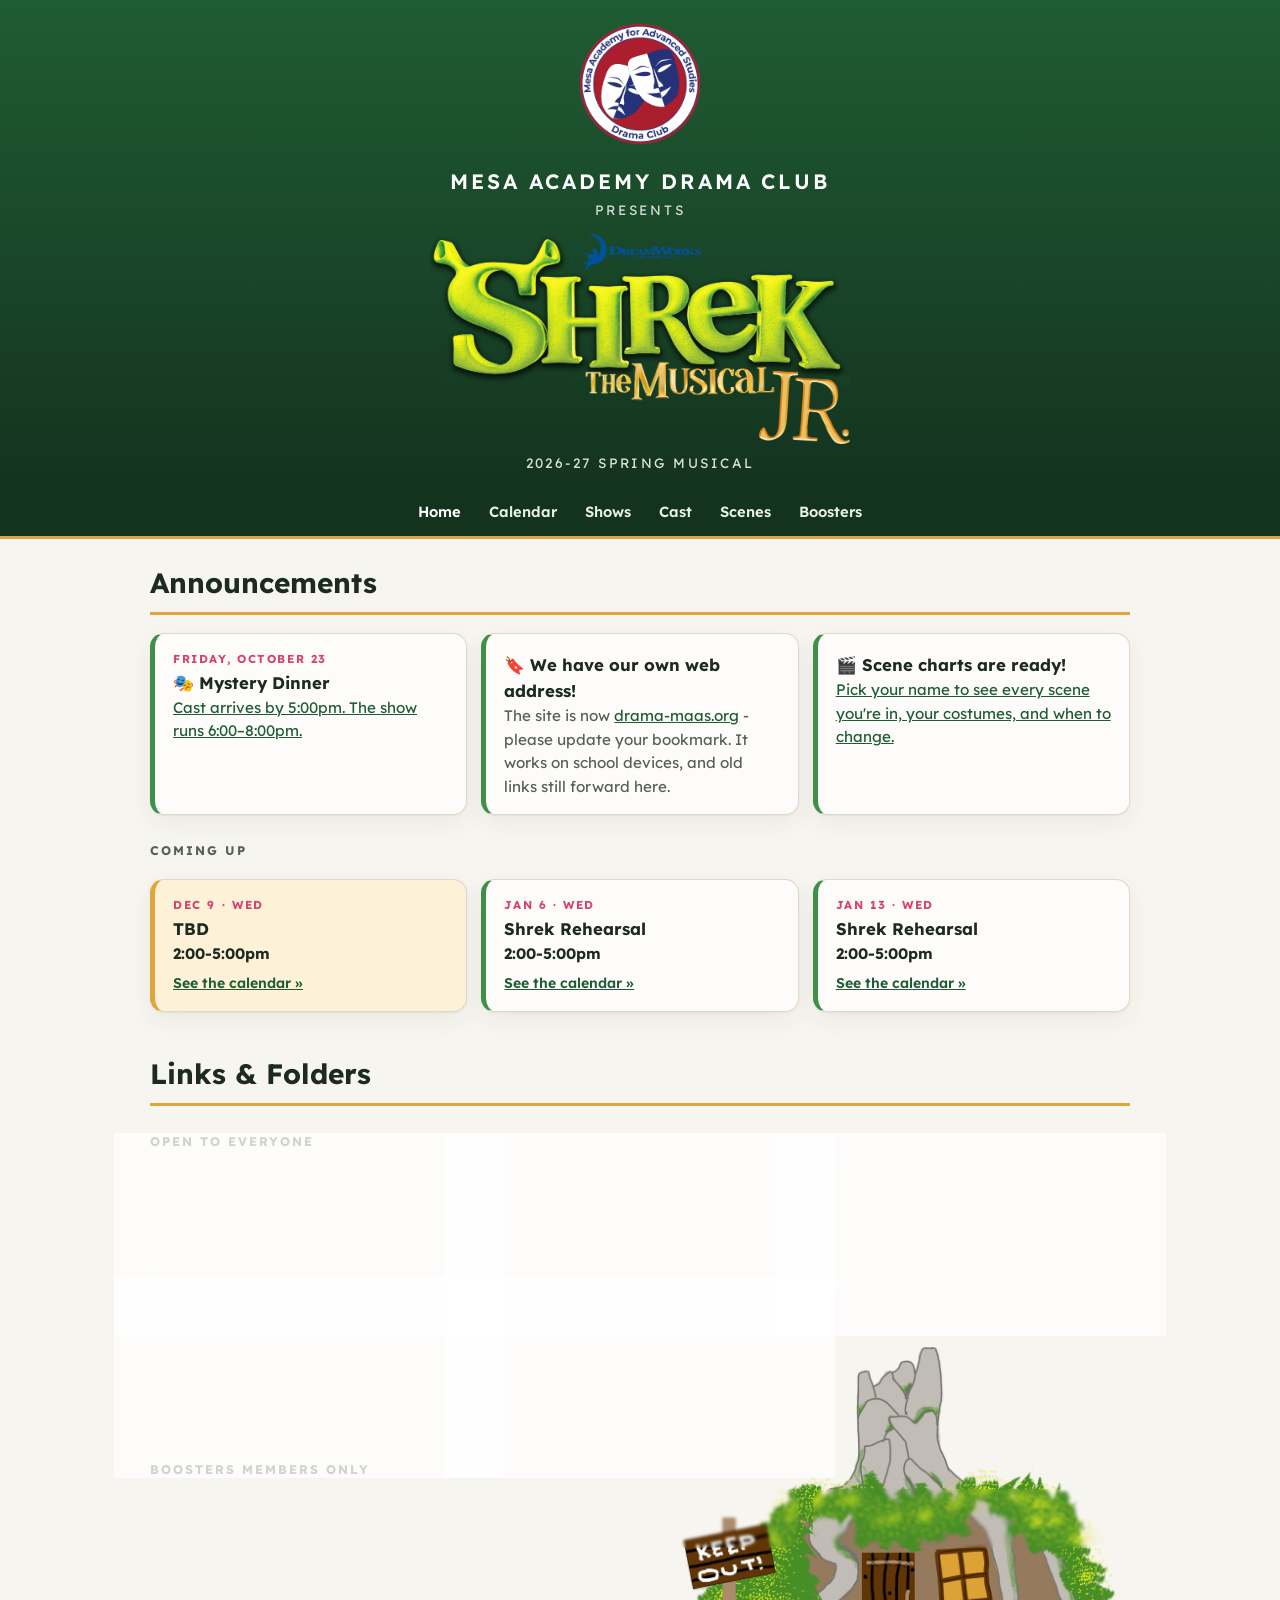
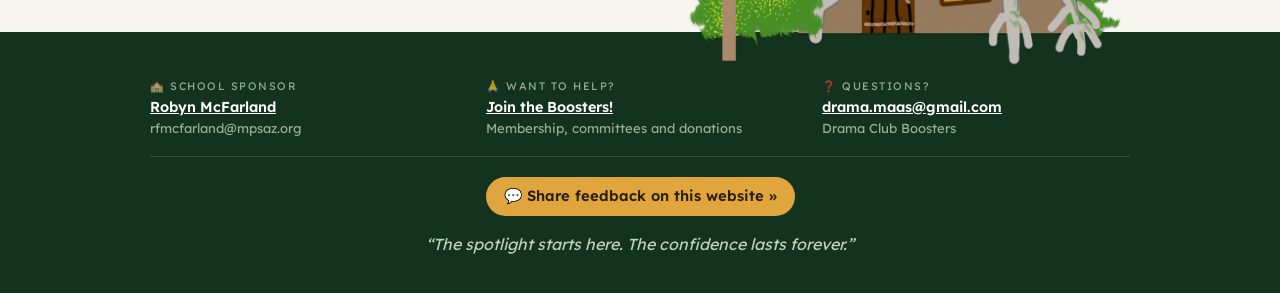
==== commit 83aaa4f9: "Trim three lines the audience does not need Each contestant's act from last year was the final lefto" ====
--- a/index.html
+++ b/index.html
@@ -9,7 +9,7 @@
 <link rel="preconnect" href="https://fonts.googleapis.com">
 <link rel="preconnect" href="https://fonts.gstatic.com" crossorigin>
 <link href="https://fonts.googleapis.com/css2?family=Lexend:wght@400;600;700&family=Bree+Serif&display=swap" rel="stylesheet">
-<link rel="stylesheet" href="assets/css/site.css?v=73">
+<link rel="stylesheet" href="assets/css/site.css?v=75">
 </head>
 <body>
 
@@ -52,6 +52,6 @@
   </div>
 </footer>
 
-<script src="assets/js/site.js?v=73"></script>
+<script src="assets/js/site.js?v=75"></script>
 </body>
 </html>
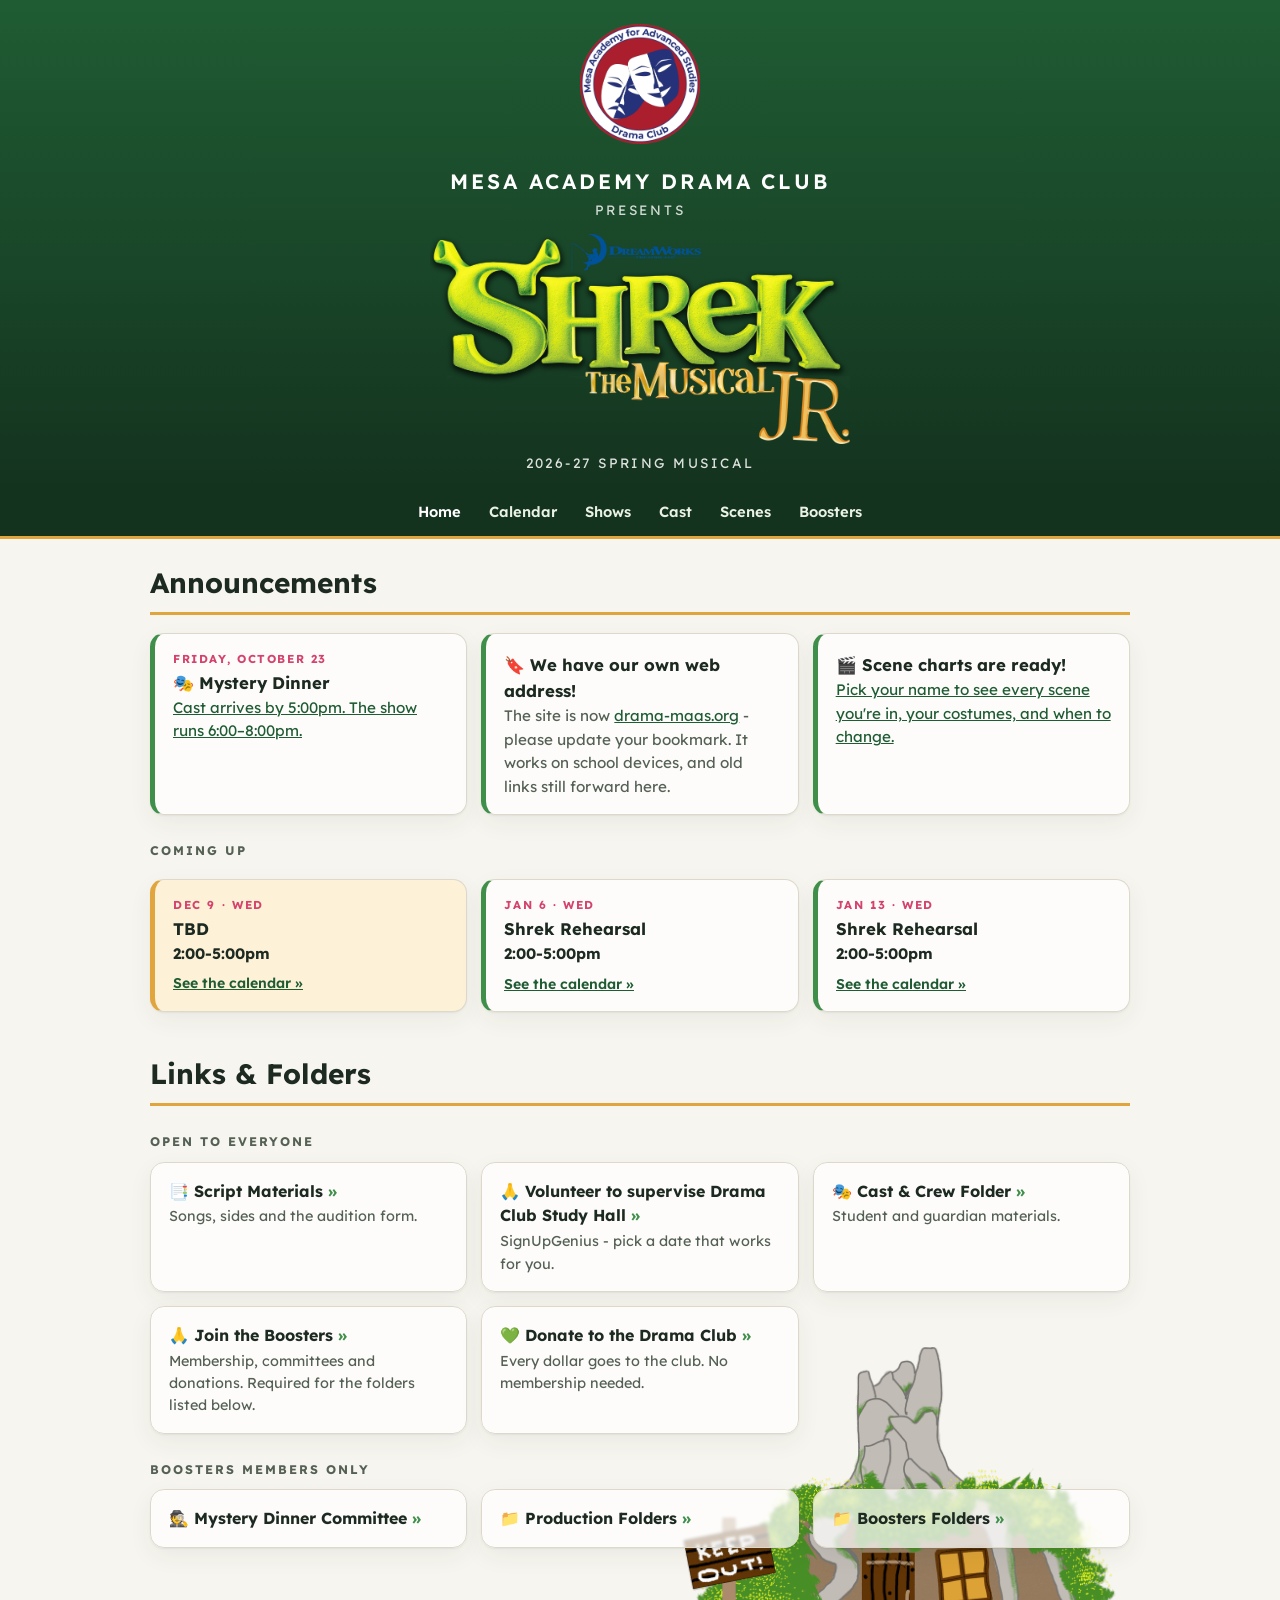
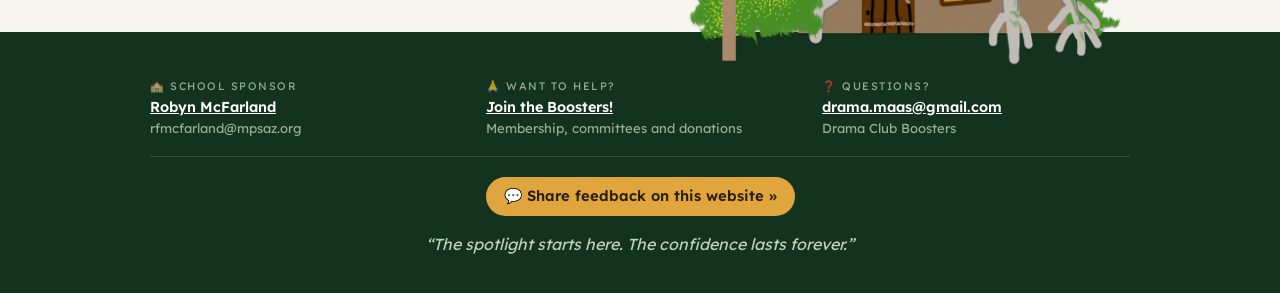
==== commit c66fa31c: "Close the curtains on the mystery dinner across the site Every page opens on the Shrek banner, then " ====
--- a/index.html
+++ b/index.html
@@ -8,8 +8,8 @@
 <link rel="icon" href="assets/img/drama-club-logo.png">
 <link rel="preconnect" href="https://fonts.googleapis.com">
 <link rel="preconnect" href="https://fonts.gstatic.com" crossorigin>
-<link href="https://fonts.googleapis.com/css2?family=Lexend:wght@400;600;700&family=Bree+Serif&display=swap" rel="stylesheet">
-<link rel="stylesheet" href="assets/css/site.css?v=75">
+<link href="https://fonts.googleapis.com/css2?family=Lexend:wght@400;600;700&family=Bree+Serif&family=Limelight&display=swap" rel="stylesheet">
+<link rel="stylesheet" href="assets/css/site.css?v=84">
 </head>
 <body>
 
@@ -52,6 +52,6 @@
   </div>
 </footer>
 
-<script src="assets/js/site.js?v=75"></script>
+<script src="assets/js/site.js?v=84"></script>
 </body>
 </html>
--- a/assets/css/site.css
+++ b/assets/css/site.css
@@ -1123,6 +1123,174 @@
 }
 a.btn-show:hover { filter: brightness(1.07); }
 
+/* ---------- Show takeover ---------- */
+/* The curtains close over the season banner and the show that is next is
+   painted on the velvet. Pull them and the season is back. Everything here is
+   dormant until data/site.json carries a "takeover" block. */
+.masthead.has-takeover { position: relative; overflow: hidden; }
+
+.curtain { position: absolute; inset: 0; z-index: 2; pointer-events: none; }
+.masthead.is-closed .curtain { pointer-events: auto; }
+
+.curtain-panel {
+  position: absolute; top: 0; bottom: 0; width: 51%;
+  background:
+    repeating-linear-gradient(90deg, rgba(0,0,0,.2) 0 10px, rgba(255,255,255,.045) 10px 22px, rgba(0,0,0,.2) 22px 30px),
+    linear-gradient(180deg, #8e1b2b, #4a0b16);
+  transition: transform .95s cubic-bezier(.5, .05, .3, 1);
+  will-change: transform;
+}
+.curtain-panel.is-left { left: 0; transform: translateX(-101%); box-shadow: 8px 0 22px rgba(0, 0, 0, .4); }
+.curtain-panel.is-right { right: 0; transform: translateX(101%); box-shadow: -8px 0 22px rgba(0, 0, 0, .4); }
+.masthead.is-closed .curtain-panel { transform: translateX(0); }
+
+/* The bill, lit from above the way the mystery page is. */
+.curtain-bill {
+  position: absolute; inset: 0; z-index: 3; pointer-events: none;
+  display: flex; flex-direction: column; align-items: center; justify-content: center;
+  text-align: center; padding: 12px 16px 22px; color: #fff;
+  background: radial-gradient(ellipse 60% 70% at 50% 0%, rgba(255, 214, 140, .28), transparent 70%);
+  opacity: 0; transition: opacity .45s ease .55s;
+}
+.masthead.is-closed .curtain-bill { opacity: 1; }
+.masthead.is-open .curtain-bill { opacity: 0; transition-delay: 0s; transition-duration: .25s; }
+.curtain-badge { width: 92px; height: auto; margin: 0 auto 10px; display: block; }
+.curtain-club {
+  margin: 0; font-size: .74rem; letter-spacing: .14em; text-transform: uppercase;
+  font-weight: 600; opacity: .9;
+}
+.curtain-kicker {
+  margin: 14px 0 2px;
+  font-size: .8rem; letter-spacing: .22em; text-transform: uppercase; color: #e8b64c;
+}
+.curtain-title {
+  margin: 0; font-family: "Limelight", "Bree Serif", Georgia, serif; font-weight: 400;
+  font-size: clamp(1.5rem, 5.2vw, 3rem); line-height: 1.05; color: #ffe6a3;
+  text-shadow: 0 2px 0 #9a6a12, 0 0 24px rgba(255, 200, 90, .45);
+}
+.curtain-when {
+  margin: 12px 0 0; font-size: .9rem; font-weight: 600; letter-spacing: .1em;
+  text-transform: uppercase; color: #e8b64c;
+}
+/* A cloakroom ticket: red card, a gold rule set in from the edge, the date
+   down a stub at each end, and the short edges bitten into a scallop the way a
+   raffle ticket tears off its roll. ".masthead a" would otherwise paint the
+   label white, which is why the colour is set on the element itself. */
+a.curtain-ticket {
+  position: relative; z-index: 1; margin-top: 18px; pointer-events: auto;
+  display: inline-flex; align-items: stretch; text-decoration: none;
+  background: linear-gradient(180deg, #d2283a, #a81a2a);
+  color: #ffe6a3;
+  box-shadow:
+    inset 0 0 0 3px #a81a2a, inset 0 0 0 4px #f0c45c,
+    0 7px 18px rgba(0, 0, 0, .45);
+  --scallop: 11px;
+  mask-image:
+    radial-gradient(circle 4.5px at left 50%, transparent 97%, #000 100%),
+    radial-gradient(circle 4.5px at right 50%, transparent 97%, #000 100%);
+  mask-size: 100% var(--scallop);
+  mask-repeat: repeat-y;
+  mask-composite: intersect;
+}
+a.curtain-ticket:hover { filter: brightness(1.08); }
+a.curtain-ticket:focus-visible { outline: 3px solid #ffe6a3; outline-offset: 4px; }
+.curtain-ticket-end {
+  display: flex; align-items: center; justify-content: center;
+  writing-mode: vertical-rl; text-orientation: mixed;
+  padding: 10px 7px; font-size: .62rem; font-weight: 700; letter-spacing: .14em;
+  color: #f3cf84;
+}
+.curtain-ticket-end:first-child { transform: rotate(180deg); }
+.curtain-ticket-text {
+  display: flex; align-items: center;
+  padding: 14px 20px; font-size: 1.05rem; font-weight: 700;
+  letter-spacing: .1em; text-transform: uppercase; line-height: 1;
+  color: #ffe9b4; text-shadow: 0 1px 0 rgba(0, 0, 0, .35);
+}
+
+/* The pull cord, for shutting them again. */
+.curtain-cord {
+  position: absolute; left: clamp(10px, 4vw, 42px); top: 0; z-index: 3;
+  width: 26px; height: 58%; min-height: 54px;
+  background: none; border: 0; padding: 0; cursor: pointer;
+  display: flex; flex-direction: column; align-items: center;
+  opacity: 0; pointer-events: none; transition: opacity .4s ease .35s;
+  transform-origin: 50% 0;
+}
+.masthead.is-open .curtain-cord { opacity: 1; pointer-events: auto; }
+.cord-rope {
+  flex: 1; width: 3px; border-radius: 2px;
+  background: linear-gradient(180deg, #c9972f, #8c6416);
+  box-shadow: 0 0 6px rgba(0, 0, 0, .4);
+}
+.cord-tassel {
+  width: 14px; height: 22px; border-radius: 7px 7px 5px 5px;
+  background:
+    repeating-linear-gradient(180deg, transparent 0 9px, rgba(90, 60, 10, .45) 9px 10px),
+    linear-gradient(180deg, #f0c45c, #a97c1c);
+  box-shadow: 0 2px 6px rgba(0, 0, 0, .45);
+}
+.curtain-cord:hover { animation: cord-sway .6s ease-in-out; }
+.curtain-cord:focus-visible { outline: 3px solid #ffe6a3; outline-offset: 4px; border-radius: 6px; }
+@keyframes cord-sway {
+  30% { transform: rotate(3.5deg); }
+  70% { transform: rotate(-2deg); }
+}
+.curtain-lights {
+  position: absolute; left: 0; right: 0; bottom: 8px; height: 8px; z-index: 1;
+  background: radial-gradient(circle, #ffe6a3 0 3px, transparent 4px) 0 0 / 22px 8px repeat-x;
+  opacity: 0; transition: opacity .45s ease .55s;
+}
+.masthead.is-closed .curtain-lights { opacity: .9; }
+.masthead.is-open .curtain-lights { opacity: 0; transition-delay: 0s; }
+
+/* The whole curtain is one button, with nothing of its own to look at. */
+.curtain-pull {
+  position: absolute; inset: 0; z-index: 2;
+  background: none; border: 0; padding: 0; cursor: pointer;
+  -webkit-appearance: none; appearance: none;
+}
+.masthead:not(.is-closed) .curtain-pull { pointer-events: none; }
+.curtain-pull:focus-visible { outline: 3px solid #ffe6a3; outline-offset: -6px; }
+
+/* The slim header has a strip to work with, not a stage: the club's own name is
+   already above it on every page, so the bill keeps only the show and the date. */
+.masthead.is-compact.has-takeover.is-closed { min-height: 84px; }
+.masthead.is-compact .curtain-bill { padding: 6px 14px 16px; gap: 1px; }
+.masthead.is-compact .curtain-badge,
+.masthead.is-compact .curtain-club,
+.masthead.is-compact .curtain-ticket { display: none; }
+.masthead.is-compact .curtain-cord { height: 70%; min-height: 40px; }
+.masthead.is-compact .cord-tassel { width: 11px; height: 16px; }
+.masthead.is-compact .curtain-kicker { margin: 0; font-size: .58rem; letter-spacing: .2em; }
+.masthead.is-compact .curtain-title { font-size: clamp(1.05rem, 3.4vw, 1.5rem); }
+.masthead.is-compact .curtain-when { margin: 2px 0 0; font-size: .6rem; letter-spacing: .08em; }
+.masthead.is-compact .curtain-lights { bottom: 5px; height: 6px; background-size: 18px 6px; }
+
+/* The menu tab for the show, ringed with bulbs. */
+.nav a.nav-show {
+  position: relative; margin: 6px 10px 6px 0; padding: 9px 20px; border-radius: 10px;
+  background: linear-gradient(180deg, #a3202f, #7d1624);
+  color: #ffe6a3; border-bottom-color: transparent;
+}
+.nav a.nav-show:hover { color: #fff; border-bottom-color: transparent; }
+.nav-show-text { position: relative; z-index: 1; }
+.nav-show-bulbs { position: absolute; inset: 0; pointer-events: none; }
+.nav-show-bulbs svg { position: absolute; inset: 0; width: 100%; height: 100%; overflow: visible; }
+.nav-show-bulbs rect {
+  x: 4px; y: 4px; width: calc(100% - 8px); height: calc(100% - 8px); rx: 7px; ry: 7px;
+  fill: none; stroke: #ffd978; stroke-width: 3.5px; stroke-linecap: round;
+  stroke-dasharray: 0 2.5;
+  animation: bulb-chase 1.1s linear infinite;
+}
+@keyframes bulb-chase { to { stroke-dashoffset: -5; } }
+
+@media (prefers-reduced-motion: reduce) {
+  .curtain-panel, .curtain-bill, .curtain-lights, .curtain-cord { transition: none; }
+  .curtain-cord:hover { animation: none; }
+  .nav-show-bulbs rect { animation: none; }
+}
+
 @media print {
   .nav, .banner, .search-row, .legend, footer.site { display: none; }
   body { background: #fff; }
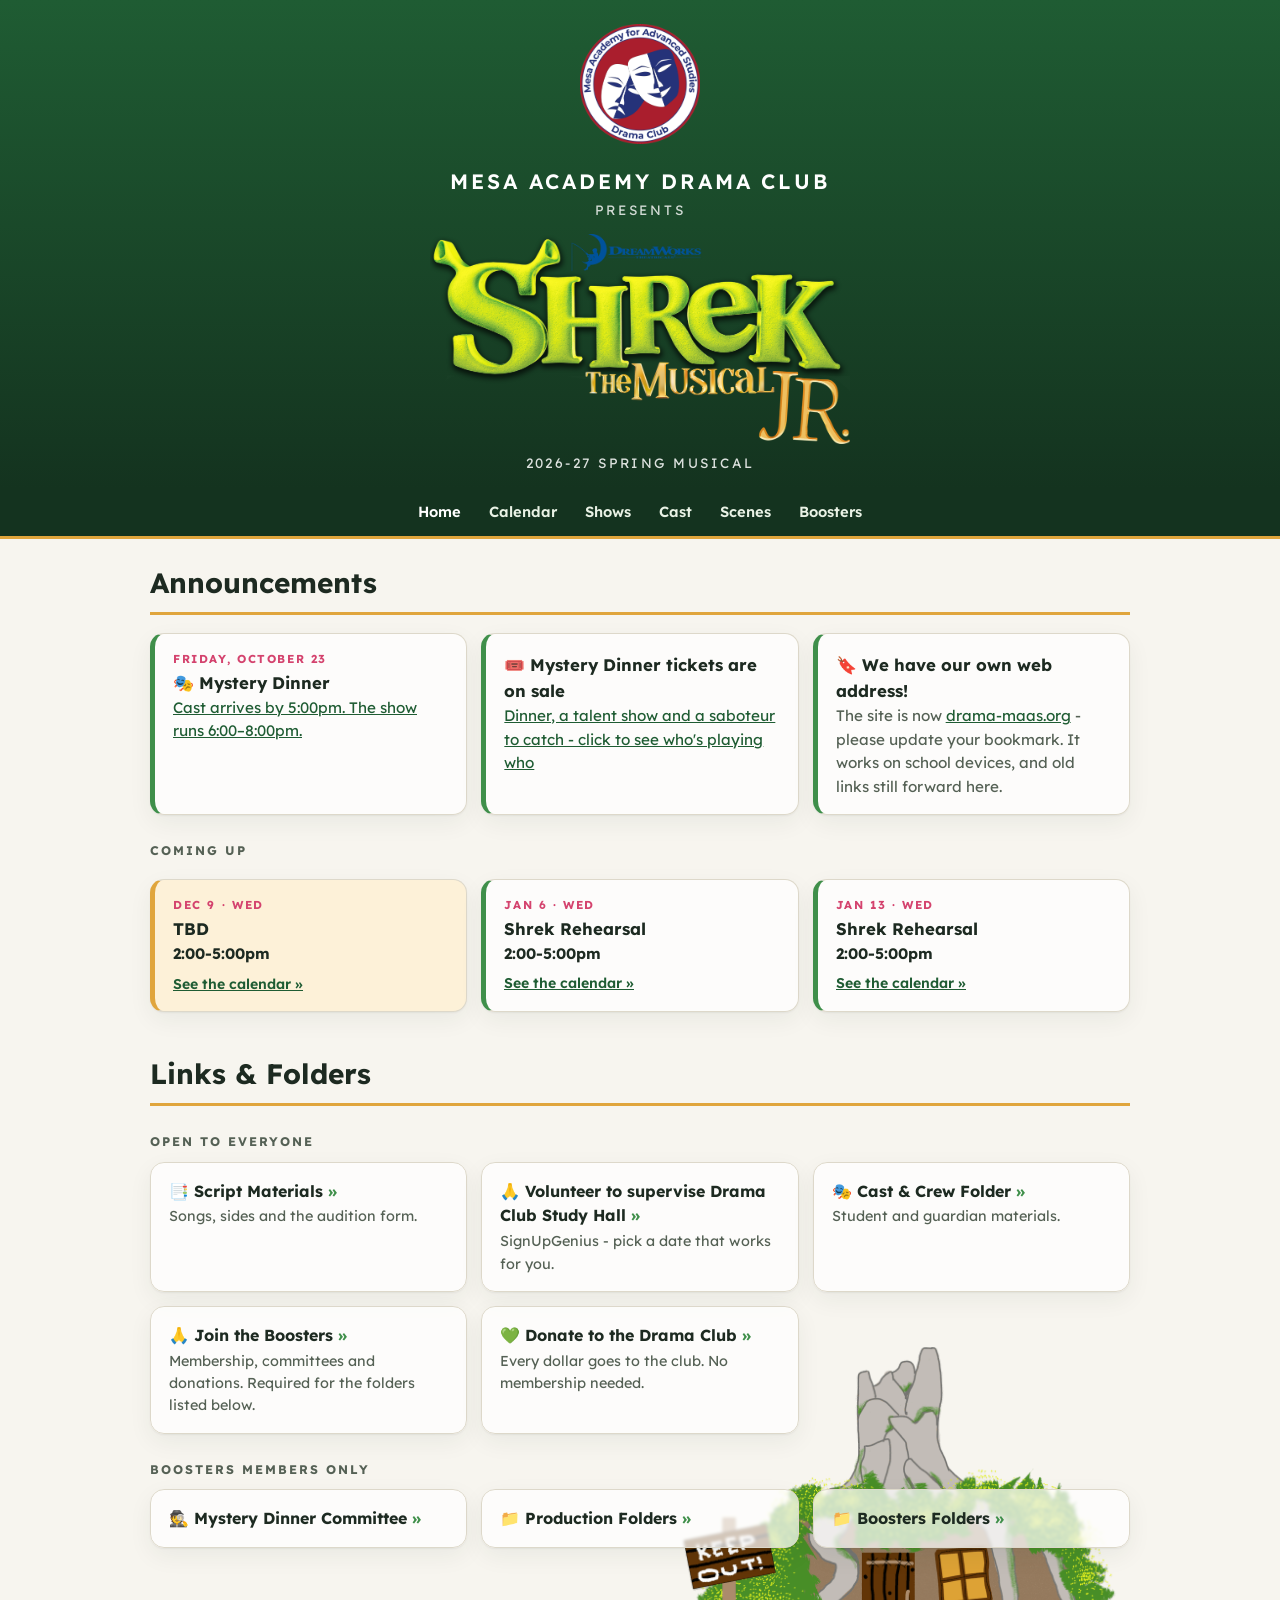
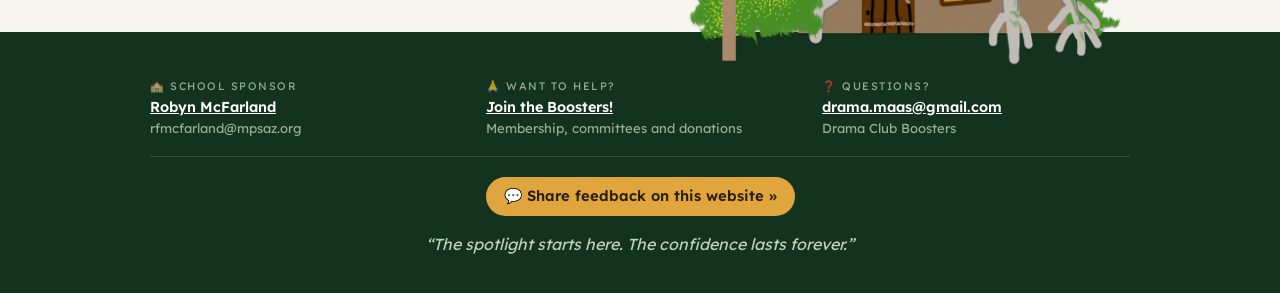
==== commit 3dd0d8e9: "Make the cord behave like a rope, not a fade It used to fade in and out on the spot. It now hangs ab" ====
--- a/index.html
+++ b/index.html
@@ -9,7 +9,7 @@
 <link rel="preconnect" href="https://fonts.googleapis.com">
 <link rel="preconnect" href="https://fonts.gstatic.com" crossorigin>
 <link href="https://fonts.googleapis.com/css2?family=Lexend:wght@400;600;700&family=Bree+Serif&family=Limelight&display=swap" rel="stylesheet">
-<link rel="stylesheet" href="assets/css/site.css?v=84">
+<link rel="stylesheet" href="assets/css/site.css?v=86">
 </head>
 <body>
 
@@ -52,6 +52,6 @@
   </div>
 </footer>
 
-<script src="assets/js/site.js?v=84"></script>
+<script src="assets/js/site.js?v=86"></script>
 </body>
 </html>
--- a/assets/css/site.css
+++ b/assets/css/site.css
@@ -1128,6 +1128,14 @@
    painted on the velvet. Pull them and the season is back. Everything here is
    dormant until data/site.json carries a "takeover" block. */
 .masthead.has-takeover { position: relative; overflow: hidden; }
+/* The banner underneath dims as the panels sweep across, so the strip still in
+   view goes down with the house lights rather than staying lit to the last. */
+.masthead.has-takeover > *:not(.curtain) {
+  transition: opacity 1.3s ease, filter 1.3s ease;
+}
+.masthead.has-takeover.is-closed > *:not(.curtain) {
+  opacity: .3; filter: brightness(.45) saturate(.65);
+}
 
 .curtain { position: absolute; inset: 0; z-index: 2; pointer-events: none; }
 .masthead.is-closed .curtain { pointer-events: auto; }
@@ -1137,7 +1145,7 @@
   background:
     repeating-linear-gradient(90deg, rgba(0,0,0,.2) 0 10px, rgba(255,255,255,.045) 10px 22px, rgba(0,0,0,.2) 22px 30px),
     linear-gradient(180deg, #8e1b2b, #4a0b16);
-  transition: transform .95s cubic-bezier(.5, .05, .3, 1);
+  transition: transform 1.5s cubic-bezier(.45, .03, .3, 1);
   will-change: transform;
 }
 .curtain-panel.is-left { left: 0; transform: translateX(-101%); box-shadow: 8px 0 22px rgba(0, 0, 0, .4); }
@@ -1150,7 +1158,7 @@
   display: flex; flex-direction: column; align-items: center; justify-content: center;
   text-align: center; padding: 12px 16px 22px; color: #fff;
   background: radial-gradient(ellipse 60% 70% at 50% 0%, rgba(255, 214, 140, .28), transparent 70%);
-  opacity: 0; transition: opacity .45s ease .55s;
+  opacity: 0; transition: opacity .5s ease 1.15s;
 }
 .masthead.is-closed .curtain-bill { opacity: 1; }
 .masthead.is-open .curtain-bill { opacity: 0; transition-delay: 0s; transition-duration: .25s; }
@@ -1208,16 +1216,18 @@
   color: #ffe9b4; text-shadow: 0 1px 0 rgba(0, 0, 0, .35);
 }
 
-/* The pull cord, for shutting them again. */
+/* The pull cord, for shutting them again. It waits above the header until the
+   curtains are open, lowers into reach, and flies back up when it is pulled. */
 .curtain-cord {
   position: absolute; left: clamp(10px, 4vw, 42px); top: 0; z-index: 3;
   width: 26px; height: 58%; min-height: 54px;
   background: none; border: 0; padding: 0; cursor: pointer;
   display: flex; flex-direction: column; align-items: center;
-  opacity: 0; pointer-events: none; transition: opacity .4s ease .35s;
+  transform: translateY(-115%); pointer-events: none;
+  transition: transform .8s cubic-bezier(.33, 1.2, .6, 1) .5s;
   transform-origin: 50% 0;
 }
-.masthead.is-open .curtain-cord { opacity: 1; pointer-events: auto; }
+.masthead.is-open .curtain-cord { transform: translateY(0); pointer-events: auto; }
 .cord-rope {
   flex: 1; width: 3px; border-radius: 2px;
   background: linear-gradient(180deg, #c9972f, #8c6416);
@@ -1232,14 +1242,25 @@
 }
 .curtain-cord:hover { animation: cord-sway .6s ease-in-out; }
 .curtain-cord:focus-visible { outline: 3px solid #ffe6a3; outline-offset: 4px; border-radius: 6px; }
+/* Pulled: down on the tug, then up and away. */
+.curtain-cord.is-pulling {
+  animation: cord-pull .95s cubic-bezier(.4, 0, .25, 1) forwards;
+  pointer-events: none;
+}
 @keyframes cord-sway {
   30% { transform: rotate(3.5deg); }
   70% { transform: rotate(-2deg); }
 }
+@keyframes cord-pull {
+  0% { transform: translateY(0); }
+  20% { transform: translateY(20px); }
+  32% { transform: translateY(15px); }
+  100% { transform: translateY(-115%); }
+}
 .curtain-lights {
   position: absolute; left: 0; right: 0; bottom: 8px; height: 8px; z-index: 1;
   background: radial-gradient(circle, #ffe6a3 0 3px, transparent 4px) 0 0 / 22px 8px repeat-x;
-  opacity: 0; transition: opacity .45s ease .55s;
+  opacity: 0; transition: opacity .5s ease 1.15s;
 }
 .masthead.is-closed .curtain-lights { opacity: .9; }
 .masthead.is-open .curtain-lights { opacity: 0; transition-delay: 0s; }
@@ -1286,8 +1307,9 @@
 @keyframes bulb-chase { to { stroke-dashoffset: -5; } }
 
 @media (prefers-reduced-motion: reduce) {
-  .curtain-panel, .curtain-bill, .curtain-lights, .curtain-cord { transition: none; }
-  .curtain-cord:hover { animation: none; }
+  .curtain-panel, .curtain-bill, .curtain-lights, .curtain-cord,
+  .masthead.has-takeover > *:not(.curtain) { transition: none; }
+  .curtain-cord:hover, .curtain-cord.is-pulling { animation: none; }
   .nav-show-bulbs rect { animation: none; }
 }
 
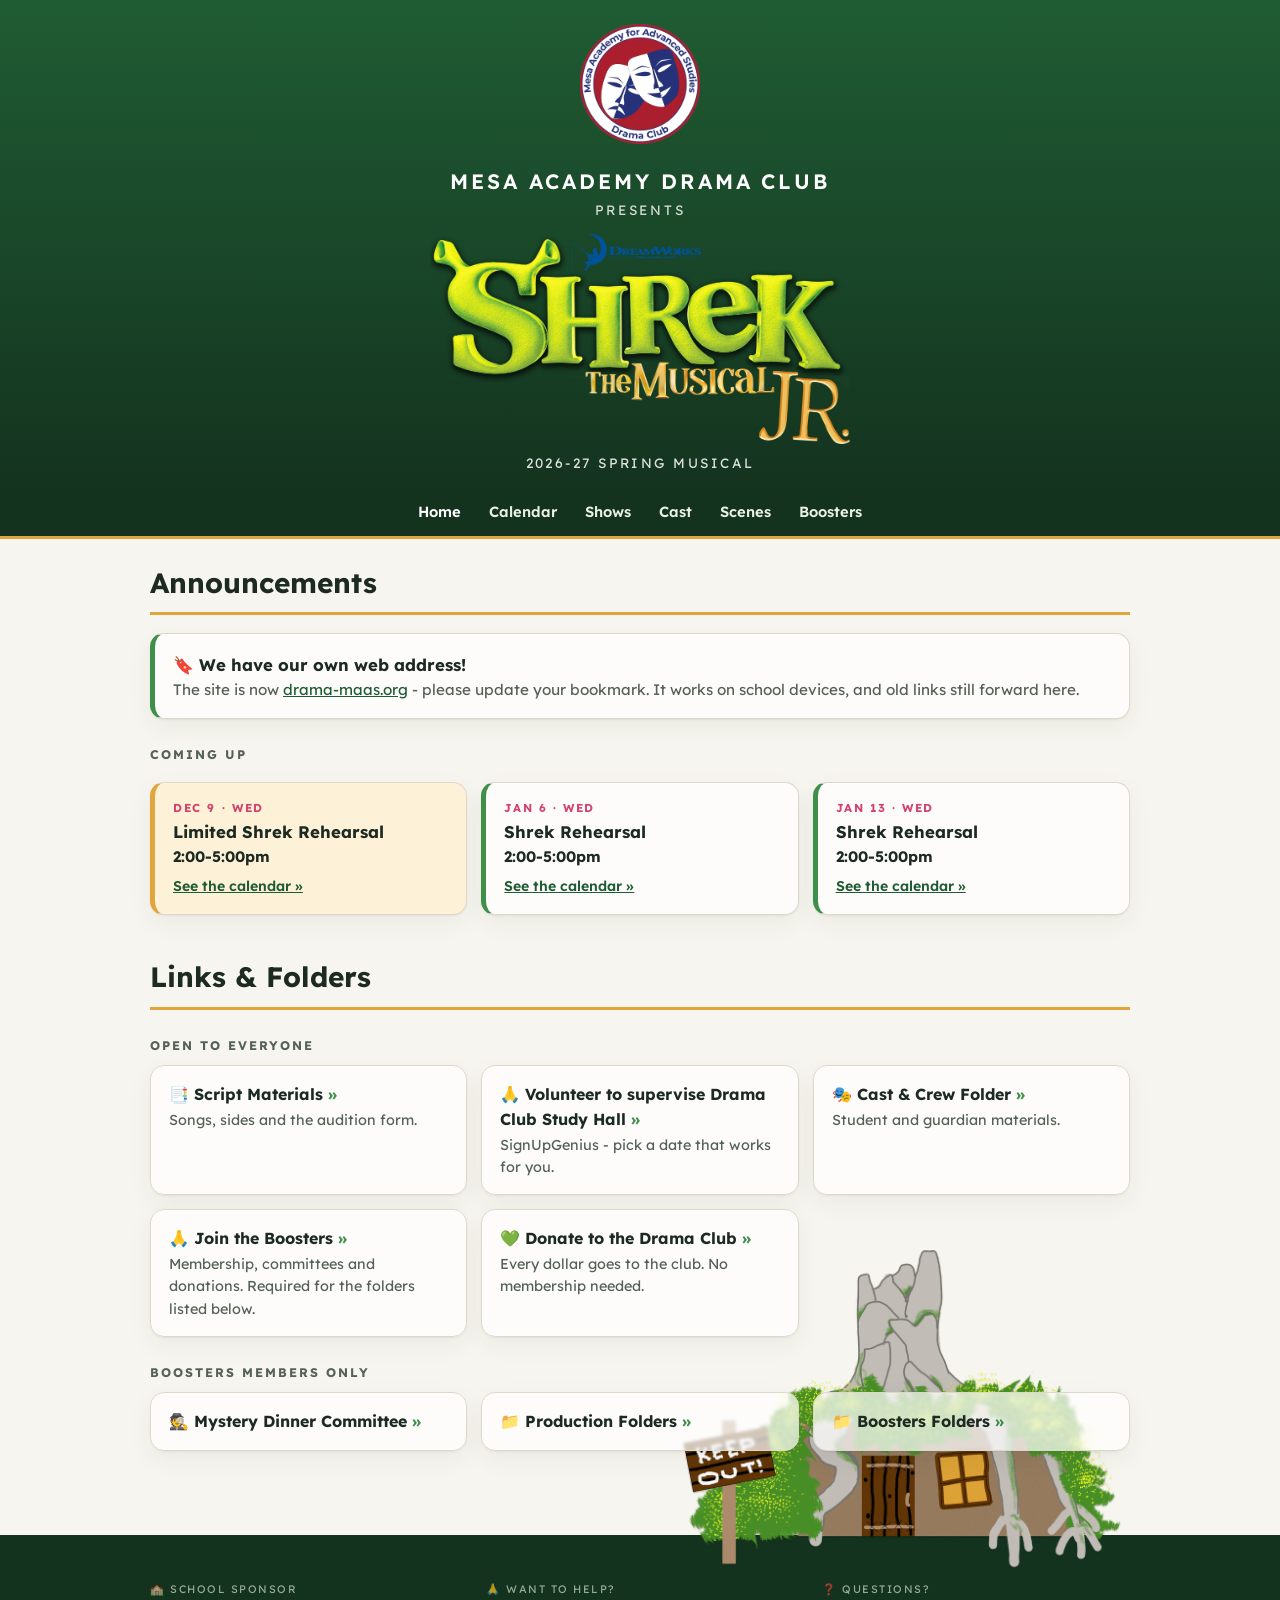
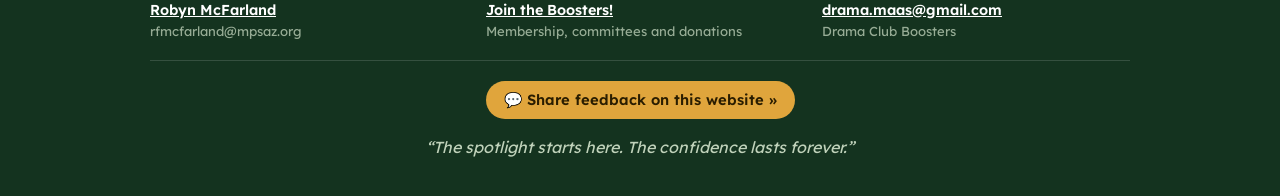
==== commit 2c643b36: "Open the curtains for good now the dinner is over Deleting the takeover block from data/site.json is" ====
--- a/index.html
+++ b/index.html
@@ -8,8 +8,8 @@
 <link rel="icon" href="assets/img/drama-club-logo.png">
 <link rel="preconnect" href="https://fonts.googleapis.com">
 <link rel="preconnect" href="https://fonts.gstatic.com" crossorigin>
-<link href="https://fonts.googleapis.com/css2?family=Lexend:wght@400;600;700&family=Bree+Serif&family=Limelight&display=swap" rel="stylesheet">
-<link rel="stylesheet" href="assets/css/site.css?v=86">
+<link href="https://fonts.googleapis.com/css2?family=Lexend:wght@400;600;700&family=Bree+Serif&display=swap" rel="stylesheet">
+<link rel="stylesheet" href="assets/css/site.css?v=88">
 </head>
 <body>
 
@@ -52,6 +52,6 @@
   </div>
 </footer>
 
-<script src="assets/js/site.js?v=86"></script>
+<script src="assets/js/site.js?v=88"></script>
 </body>
 </html>
--- a/assets/css/site.css
+++ b/assets/css/site.css
@@ -1220,7 +1220,8 @@
    curtains are open, lowers into reach, and flies back up when it is pulled. */
 .curtain-cord {
   position: absolute; left: clamp(10px, 4vw, 42px); top: 0; z-index: 3;
-  width: 26px; height: 58%; min-height: 54px;
+  --cord-h: 58%;
+  width: 26px; height: var(--cord-h); min-height: 54px;
   background: none; border: 0; padding: 0; cursor: pointer;
   display: flex; flex-direction: column; align-items: center;
   transform: translateY(-115%); pointer-events: none;
@@ -1242,19 +1243,26 @@
 }
 .curtain-cord:hover { animation: cord-sway .6s ease-in-out; }
 .curtain-cord:focus-visible { outline: 3px solid #ffe6a3; outline-offset: 4px; border-radius: 6px; }
-/* Pulled: down on the tug, then up and away. */
+/* Pulled: the rope pays out from above the frame, then the whole thing goes up.
+   The tug lengthens it rather than moving it, so its top stays off the top of
+   the header and it still reads as hanging from something. */
 .curtain-cord.is-pulling {
-  animation: cord-pull .95s cubic-bezier(.4, 0, .25, 1) forwards;
+  animation:
+    cord-tug .42s cubic-bezier(.3, 0, .2, 1),
+    cord-away .5s cubic-bezier(.5, 0, .75, .6) .42s forwards;
   pointer-events: none;
 }
 @keyframes cord-sway {
   30% { transform: rotate(3.5deg); }
   70% { transform: rotate(-2deg); }
 }
-@keyframes cord-pull {
+@keyframes cord-tug {
+  0% { height: var(--cord-h); }
+  48% { height: calc(var(--cord-h) + 24px); }
+  100% { height: var(--cord-h); }
+}
+@keyframes cord-away {
   0% { transform: translateY(0); }
-  20% { transform: translateY(20px); }
-  32% { transform: translateY(15px); }
   100% { transform: translateY(-115%); }
 }
 .curtain-lights {
@@ -1281,7 +1289,7 @@
 .masthead.is-compact .curtain-badge,
 .masthead.is-compact .curtain-club,
 .masthead.is-compact .curtain-ticket { display: none; }
-.masthead.is-compact .curtain-cord { height: 70%; min-height: 40px; }
+.masthead.is-compact .curtain-cord { --cord-h: 70%; min-height: 40px; }
 .masthead.is-compact .cord-tassel { width: 11px; height: 16px; }
 .masthead.is-compact .curtain-kicker { margin: 0; font-size: .58rem; letter-spacing: .2em; }
 .masthead.is-compact .curtain-title { font-size: clamp(1.05rem, 3.4vw, 1.5rem); }
